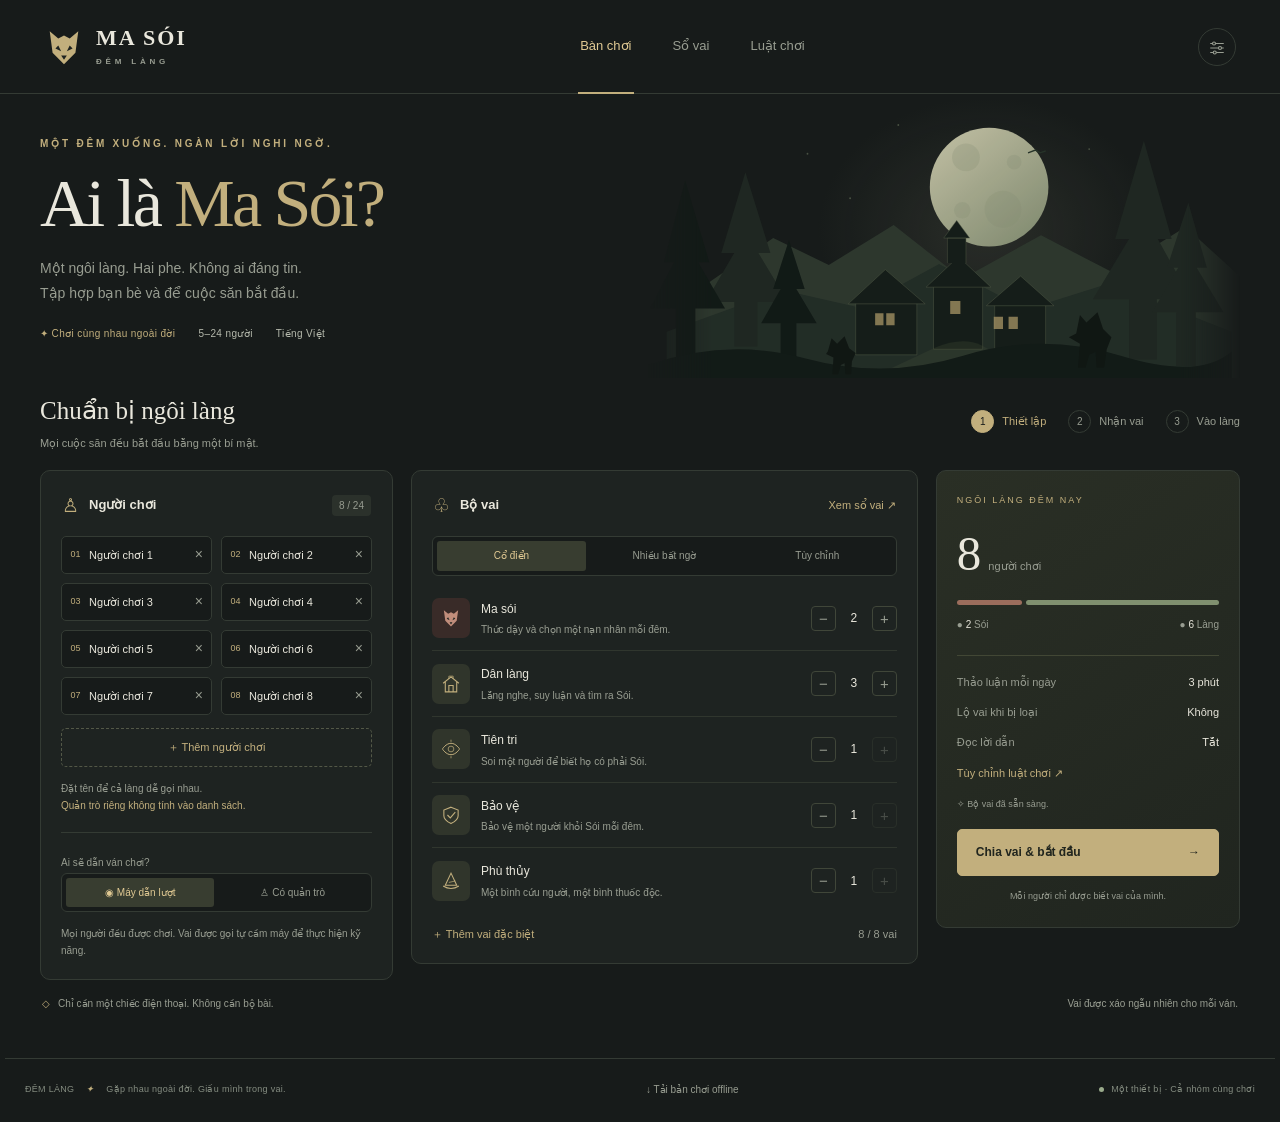
==== Ma-Soi-Dem-Lang-Offline.html @ cbae47f5 "Add files via upload" ====
<!doctype html>
<html lang="vi" data-standalone="true"><head><meta charset="utf-8"><meta name="viewport" content="width=device-width, initial-scale=1"><meta name="theme-color" content="#171b1a"><meta name="description" content="Một ngôi làng. Hai phe. Không ai đáng tin. Chơi ma sói cùng bạn bè trên một thiết bị, hoàn toàn bằng tiếng Việt."><title>Ma Sói — Đêm Làng</title><style>:root{--bg:#171b1a;--panel:#1e2321;--raised:#252b27;--line:#343b34;--muted:#989d91;--text:#e9e7dc;--gold:#c2af7d;--gold2:#e0c993;--red:#b5786d;--green:#9aab8c;--serif:Georgia,'Times New Roman',serif}*{box-sizing:border-box}body{margin:0;background:var(--bg);color:var(--text);font-family:Arial,Helvetica,sans-serif;font-size:14px;line-height:1.55}button,input,select,textarea{font:inherit}button,a,input,select,textarea{-webkit-tap-highlight-color:transparent}button{cursor:pointer;color:inherit}button:disabled{cursor:not-allowed;opacity:.35}button{transition:background .18s,border-color .18s,transform .18s}button:hover:not(:disabled){filter:brightness(1.12)}button:active:not(:disabled){transform:translateY(1px)}button:focus-visible,a:focus-visible{outline:2px solid var(--gold);outline-offset:4px}a{color:inherit;text-decoration:none}.topbar{height:94px;max-width:1360px;margin:auto;padding:0 44px;display:flex;align-items:center;justify-content:space-between;border-bottom:1px solid var(--line)}.brand{display:flex;gap:12px;align-items:center;font-family:var(--serif);font-weight:bold;font-size:22px;letter-spacing:2px;line-height:1.1}.brand small{display:block;font-family:Arial;font-size:8px;letter-spacing:3.8px;color:var(--muted);margin-top:8px}.brand-mark{display:block;width:40px;height:46px;color:var(--gold)}svg{width:100%;height:100%}nav{height:100%;display:flex;gap:37px}.nav{position:relative;border:0;background:none;color:var(--muted);padding:0 2px;font-size:13px}.nav.active{color:var(--gold2)}.nav.active:after{content:'';height:2px;background:var(--gold);position:absolute;bottom:-1px;left:0;right:0}.icon-btn{background:transparent;border:1px solid var(--line);border-radius:50%;width:38px;height:38px;font-size:20px;color:var(--muted)}main{max-width:1260px;margin:auto;padding:0 30px;min-height:calc(100vh - 181px)}.hero{display:grid;grid-template-columns:1fr 1fr;align-items:center;min-height:290px;position:relative;overflow:hidden}.eyebrow{font-size:10px;letter-spacing:2.8px;color:var(--gold);font-weight:bold;text-transform:uppercase}.hero h1{font-family:var(--serif);font-size:68px;line-height:1.05;font-weight:normal;letter-spacing:-2.8px;margin:16px 0 17px}.hero h1 em{font-style:normal;color:var(--gold)}.hero p{color:var(--muted);max-width:420px;margin:0;font-size:14px;line-height:1.8}.hero-art{height:278px;width:100%;position:relative;opacity:.9;mask-image:linear-gradient(90deg,transparent,#000 12%,#000 90%,transparent)}.hero-tags{display:flex;gap:23px;margin-top:20px;font-size:10px;letter-spacing:.4px;color:#b5b9ac}.hero-tags span:first-child{color:var(--gold)}.workspace-head{display:flex;align-items:center;justify-content:space-between;margin:8px 0 18px}.workspace-head h2{font-family:var(--serif);font-weight:normal;font-size:25px;margin:0}.workspace-head p{color:var(--muted);font-size:11px;margin:4px 0 0}.steps{display:flex;gap:22px;font-size:11px;color:var(--muted)}.steps span{display:flex;align-items:center;gap:8px}.steps b{border:1px solid var(--line);border-radius:50%;width:23px;height:23px;display:grid;place-items:center;font-weight:normal;font-size:10px}.steps .active{color:var(--gold)}.steps .active b{background:var(--gold);color:var(--bg);border-color:var(--gold)}.setup-grid{display:grid;grid-template-columns:minmax(260px, .94fr) minmax(340px,1.35fr) minmax(235px,.81fr);gap:18px;align-items:start}.panel{background:var(--panel);border:1px solid var(--line);border-radius:10px;overflow:hidden}.panel-head{padding:20px 21px 16px;display:flex;align-items:center;justify-content:space-between;gap:8px}.panel-title{display:flex;align-items:center;gap:10px}.panel-title h3{font-size:13px;font-weight:600;margin:0}.panel-title .symbol{color:var(--gold);font-size:19px}.count-badge{color:var(--muted);font-size:10px;background:#2b312b;border-radius:4px;padding:3px 7px}.subtle{color:var(--muted);font-size:11px}.panel-body{padding:0 20px 20px}.players-list{display:grid;grid-template-columns:1fr 1fr;gap:9px}.player-input{display:flex;align-items:center;background:var(--bg);border:1px solid var(--line);border-radius:5px;min-width:0;height:38px}.player-input span{font-size:9px;color:var(--gold);width:27px;text-align:center;flex-shrink:0}.player-input input{background:transparent;border:0;color:var(--text);width:100%;min-width:0;padding:8px 0;font-size:11px;outline:none}.player-input:focus-within{border-color:var(--gold)}.player-input button{border:0;background:transparent;color:var(--muted);padding:5px 8px 5px 3px;font-size:14px}.add-btn{width:100%;border:1px dashed #535847;background:transparent;border-radius:5px;color:var(--gold);padding:10px;margin:13px 0 0;font-size:11px}.hint{font-size:10px;color:var(--muted);margin:13px 0 0;line-height:1.7}.hint .gold{color:var(--gold)}.panel-rule{border:0;border-top:1px solid var(--line);margin:18px 0}.segmented{display:flex;background:var(--bg);border:1px solid var(--line);border-radius:6px;padding:4px;gap:4px}.segmented button{flex:1;border:0;background:transparent;color:var(--muted);padding:7px 6px;border-radius:3px;font-size:10px}.segmented button.selected{background:#383d30;color:var(--gold2)}.role-list{margin-top:10px}.role-row{display:flex;align-items:center;gap:11px;padding:12px 0;border-bottom:1px solid #30362e}.role-row:last-child{border-bottom:0}.role-symbol{width:38px;height:40px;padding:9px;border-radius:7px;background:#30352b;color:var(--gold);flex-shrink:0}.role-row.wolf .role-symbol{background:#392b28;color:#c08d7b}.role-info{flex:1}.role-info b{font-weight:500;font-size:12px}.role-info p{margin:2px 0 0;color:var(--muted);font-size:10px}.stepper{display:flex;align-items:center;gap:12px}.stepper button{width:25px;height:25px;border:1px solid #404639;border-radius:4px;background:transparent;color:var(--muted);font-size:15px;line-height:1}.stepper span{width:12px;text-align:center;font-size:12px}.text-btn{padding:0;border:0;background:none;color:var(--gold);font-size:11px}.more-roles{padding-top:13px;display:flex;justify-content:space-between}.summary{padding:23px 20px;background:linear-gradient(145deg,#2a2f25,#20251f)}.summary-label{font-size:9px;letter-spacing:2px;color:var(--gold)}.summary-number{font-family:var(--serif);font-size:49px;line-height:1;margin:21px 0 6px}.summary-number small{font-family:Arial;font-size:11px;color:var(--muted);margin-left:7px}.balance{height:5px;display:flex;gap:4px;margin:22px 0 12px}.balance span{border-radius:4px;height:100%}.balance-key{display:flex;justify-content:space-between;color:var(--muted);font-size:10px}.balance-key b{color:var(--text);font-weight:normal}.summary-rule{border:0;border-top:1px solid #424735;margin:23px 0 17px}.setting-line{display:flex;justify-content:space-between;margin:11px 0;font-size:11px;color:var(--muted)}.setting-line b{color:var(--text);font-weight:normal}.primary{background:var(--gold);border:1px solid var(--gold);border-radius:5px;color:#20251e;padding:13px 18px;font-size:12px;font-weight:bold}.start{width:100%;margin-top:17px;display:flex;justify-content:space-between}.summary .hint{text-align:center;font-size:9px}.error{color:#e2a391;font-size:11px}.intro-note{padding:16px 2px 26px;font-size:10px;color:var(--muted);display:flex;justify-content:space-between}.intro-note span:first-child:before{content:'◇';color:var(--gold);margin-right:8px}footer{max-width:1270px;margin:20px auto 0;border-top:1px solid var(--line);padding:22px 20px 24px;display:flex;align-items:center;justify-content:space-between;color:#858d81;font-size:9px;letter-spacing:.3px}footer i{color:var(--gold);margin:0 9px}footer button{background:transparent;border:0;color:var(--muted);font-size:10px}.dot{display:inline-block;background:var(--green);width:5px;height:5px;border-radius:50%;margin-right:5px}dialog{color:var(--text);background:var(--panel);border:1px solid #4e5545;border-radius:12px;max-width:530px;width:calc(100% - 32px);padding:28px}dialog::backdrop{background:#090c0bce;backdrop-filter:blur(7px)}.dialog-head{display:flex;justify-content:space-between;gap:15px;align-items:center;margin-bottom:20px}.dialog-head h2{font-family:var(--serif);font-size:25px;font-weight:normal;margin:0}.close{background:none;border:0;color:var(--muted);font-size:24px}.field{display:block;margin-bottom:19px}.field>span{display:block;margin-bottom:8px;font-size:12px}.field select,.field input[type=number],textarea{width:100%;background:var(--bg);color:var(--text);border:1px solid var(--line);padding:11px;border-radius:5px;outline:none}.field small{display:block;color:var(--muted);font-size:10px;margin-top:6px}.check{display:flex;gap:10px;align-items:start;margin:17px 0;font-size:12px}.check input{accent-color:var(--gold);margin-top:5px}.check small{display:block;color:var(--muted);font-size:10px}#toast{position:fixed;bottom:28px;left:50%;transform:translateX(-50%);background:var(--gold);color:var(--bg);padding:12px 22px;border-radius:5px;font-size:12px;opacity:0;pointer-events:none;z-index:9;transition:opacity .2s}#toast.visible{opacity:1}.page-heading{padding:54px 0 26px}.page-heading h1{font-family:var(--serif);font-weight:normal;font-size:45px;margin:8px 0}.page-heading p{color:var(--muted);max-width:650px}.library{display:grid;grid-template-columns:repeat(4,1fr);gap:16px;padding-bottom:30px}.role-card{padding:24px;background:var(--panel);border:1px solid var(--line);border-radius:8px}.role-card .role-symbol{width:54px;height:60px;padding:13px;margin-bottom:22px}.role-card h2{font-family:var(--serif);font-size:24px;font-weight:normal;margin:6px 0}.role-card p{font-size:12px;color:var(--muted);line-height:1.8}.faction{font-size:9px;text-transform:uppercase;letter-spacing:1.5px;color:var(--gold)}.rules-grid{display:grid;grid-template-columns:1.4fr 1fr;gap:25px;padding-bottom:40px}.rules-grid article{padding:24px;border:1px solid var(--line);background:var(--panel);border-radius:8px}.rules-grid h2{font-family:var(--serif);font-weight:normal;font-size:24px;margin-top:0}.rules-grid li{margin:13px 0;padding-left:5px;color:var(--muted);font-size:13px}.rules-grid strong{color:var(--text)}.game-wrap{max-width:800px;margin:0 auto;padding:35px 0 50px}.game-top{display:flex;justify-content:space-between;align-items:center;margin-bottom:28px}.game-top p{font-size:10px;letter-spacing:1.3px;color:var(--gold);margin:0}.game-stage{padding:35px;background:var(--panel);border:1px solid var(--line);border-radius:13px;text-align:center}.game-stage h1{font-family:var(--serif);font-size:38px;font-weight:normal;margin:12px 0}.game-stage p{color:var(--muted);font-size:13px;max-width:510px;margin:14px auto 23px;line-height:1.9}.game-stage .large-symbol{width:80px;height:90px;display:block;color:var(--gold);margin:20px auto}.role-reveal{border:1px solid #5e6145;border-radius:10px;margin:24px auto;padding:25px;max-width:350px;background:radial-gradient(ellipse at top,#384130,transparent 80%)}.role-reveal h2{font-family:var(--serif);font-size:36px;font-weight:normal;margin:12px 0}.secondary{background:transparent;color:var(--text);border:1px solid #4a5143;border-radius:5px;padding:12px 18px;font-size:12px}.actions{display:flex;flex-wrap:wrap;justify-content:center;gap:12px;margin-top:25px}.player-grid{display:grid;grid-template-columns:repeat(3,1fr);gap:9px;margin:23px 0}.target{background:var(--bg);border:1px solid var(--line);border-radius:6px;padding:14px 9px;text-align:left;display:flex;gap:10px;align-items:center;font-size:12px;overflow:hidden}.target span{overflow-wrap:anywhere}.avatar{width:25px;height:25px;border-radius:50%;background:#32392d;color:var(--gold);display:grid;place-items:center;font-size:10px;flex-shrink:0}.target.chosen{border-color:var(--gold);background:#363b2c}.target.dead{opacity:.55}.target small{display:block;color:var(--muted);font-size:10px}.progress{height:3px;background:var(--line);margin-top:27px;border-radius:4px}.progress>div{height:100%;background:var(--gold);border-radius:4px}.timer{font-size:76px;font-family:var(--serif);color:var(--gold);line-height:1.3;font-variant-numeric:tabular-nums}.alive-strip{display:flex;gap:8px;flex-wrap:wrap;justify-content:center;margin:20px 0}.alive-strip span{font-size:11px;color:var(--muted);border:1px solid var(--line);border-radius:30px;padding:5px 12px}.vote-row{display:flex;gap:14px;align-items:center;border-bottom:1px solid var(--line);padding:12px 0;text-align:left}.vote-row .name{flex:1}.vote-row .stepper{gap:20px}.vote-row .stepper button{width:33px;height:33px}.results-list{text-align:left;display:grid;grid-template-columns:1fr 1fr;gap:10px}.results-list>div{padding:12px 14px;background:var(--bg);border-radius:5px;display:flex;align-items:center;gap:12px}.results-list b{font-weight:normal;font-size:12px}.results-list small{display:block;color:var(--muted);font-size:10px}.log{text-align:left;margin-top:25px;border-top:1px solid var(--line);padding-top:20px}.log li{font-size:12px;color:var(--muted);padding:5px}.resume{display:flex;justify-content:space-between;align-items:center;padding:15px 20px;background:#30372a;border:1px solid #596144;border-radius:7px;margin:15px 0 20px;gap:15px}.resume p{font-size:12px;margin:0;color:var(--text)}.resume small{font-size:10px;color:var(--muted)}.mode-label{font-size:10px;color:var(--muted);margin:15px 0 7px}.reduced{font-size:11px;color:var(--muted)}details{margin:20px 0;text-align:left}summary{cursor:pointer;color:var(--gold);font-size:12px}.empty{font-size:13px;padding:30px;color:var(--muted)}
@media(min-width:1450px){.topbar{max-width:1380px}.hero{min-height:330px}.hero-art{height:310px}.hero h1{font-size:79px}.panel-head{padding-top:23px}.role-row{padding:15px 0}main{max-width:1300px}}
@media(max-width:1050px){.setup-grid{grid-template-columns:1fr 1.3fr}.setup-grid>aside{grid-column:1/-1}.summary{display:grid;grid-template-columns:1fr 1fr;gap:0 40px}.summary>div:last-child{align-self:center}.summary-rule{margin-top:10px}.hero h1{font-size:59px}.hero-tags{gap:16px}.library{grid-template-columns:repeat(2,1fr)}footer{gap:14px}.steps{gap:12px}}
@media(max-width:650px){.topbar{padding:0 20px;height:78px}.brand{font-size:18px;gap:8px}.brand small{font-size:7px;letter-spacing:2.5px}.brand-mark{width:30px;height:37px}nav{gap:20px}.nav{font-size:11px}.icon-btn{width:30px;height:30px;font-size:17px}main{padding:0 19px}.hero{min-height:310px;display:block;padding-top:33px}.hero h1{font-size:58px;margin:14px 0}.hero p{font-size:12px;max-width:270px}.hero-art{position:absolute;right:-120px;bottom:-5px;width:350px;height:250px;z-index:-1;opacity:.4;mask-image:linear-gradient(90deg,transparent,#000 35%)}.eyebrow{font-size:8px;letter-spacing:2px}.hero-tags{font-size:9px;gap:15px;margin-top:20px}.workspace-head{margin:7px 0 17px}.workspace-head h2{font-size:24px}.steps{gap:8px}.steps span{font-size:0;gap:0}.steps b{font-size:9px;width:21px;height:21px}.setup-grid{grid-template-columns:1fr;gap:15px}.setup-grid>aside{grid-column:auto}.panel-head{padding:18px 19px 14px}.panel-body{padding:0 18px 18px}.player-input{height:41px}.player-input input{font-size:12px}.role-row{padding:12px 0}.role-info b{font-size:13px}.role-info p{font-size:11px}.summary{display:block;padding:23px}.summary-number{margin-top:17px}.summary .balance{margin-top:17px}.summary-rule{margin-top:22px}.start{padding:15px;font-size:13px}.intro-note{display:block;padding-bottom:8px}.intro-note span{display:block;margin:8px 0}footer{margin:20px 19px 0;padding:20px 0 25px;flex-wrap:wrap;font-size:8px}footer span:first-child{width:100%}.library{gap:10px}.role-card{padding:17px}.role-card h2{font-size:22px}.role-card p{font-size:11px}.page-heading{padding-top:30px}.page-heading h1{font-size:37px}.rules-grid{grid-template-columns:1fr;gap:15px}.game-wrap{padding-top:24px}.game-stage{padding:26px 18px}.game-stage h1{font-size:31px}.game-stage p{font-size:12px}.player-grid{grid-template-columns:1fr 1fr}.target{font-size:11px;padding:12px 8px}.results-list{grid-template-columns:1fr}.timer{font-size:65px}.game-top{margin-bottom:17px}.game-top p{font-size:9px}.resume{padding:12px}.resume p{font-size:11px}.resume button{padding:9px 11px;font-size:10px}}
@media(prefers-reduced-motion:reduce){*{transition:none!important;scroll-behavior:auto!important}}

.icon-btn{font-family:Arial,sans-serif;font-variant-emoji:text}.hero{isolation:isolate}.setting-line,.role-info p,.hint{line-height:1.7}
@media(max-width:650px){.stepper button{width:33px;height:33px}.role-row{gap:9px}.stepper{gap:8px}.hero-art{z-index:-1}}
.icon-btn svg{width:18px;height:18px;vertical-align:middle}
</style></head><body><header class="topbar"><a href="#" class="brand" aria-label="Ma Sói, trang chủ"><span class="brand-mark" data-icon="wolf"></span><span>MA SÓI<small>ĐÊM LÀNG</small></span></a><nav aria-label="Điều hướng"><button class="nav active" data-page="play">Bàn chơi</button><button class="nav" data-page="roles">Sổ vai</button><button class="nav" data-page="rules">Luật chơi</button></nav><button class="icon-btn" id="settingsBtn" aria-label="Cài đặt" title="Cài đặt"><svg viewBox="0 0 24 24" fill="none" stroke="currentColor" stroke-width="1.5" aria-hidden="true"><path d="M3 6h18M3 12h18M3 18h18"/><circle cx="8" cy="6" r="2" fill="#171b1a"/><circle cx="16" cy="12" r="2" fill="#171b1a"/><circle cx="9" cy="18" r="2" fill="#171b1a"/></svg></button></header><main id="app"></main><footer><span>ĐÊM LÀNG <i>✦</i> Gặp nhau ngoài đời. Giấu mình trong vai.</span><button id="downloadBtn">↓ Tải bản chơi offline</button><span id="offlineStatus"><b class="dot"></b> Một thiết bị · Cả nhóm cùng chơi</span></footer><dialog id="modal"></dialog><div id="toast" role="status"></div><script>'use strict';
const ICONS={wolf:'<path d="M4 3 10 8 14 6 18 8 24 3 22 18 14 26 6 18Z"/><path d="m8 15 4 2-2-4m10 2-4 2 2-4m-6 7h4l-2 3Z" fill="var(--panel)" stroke="none"/>',villager:'<path d="m3 13 11-9 11 9M6 11v14h16V11M11 25v-9h6v9" fill="none" stroke="currentColor" stroke-width="1.5"/><path d="M11 7V3h6v4" fill="none" stroke="currentColor"/>',seer:'<path d="M2 14s5-8 12-8 12 8 12 8-5 8-12 8S2 14 2 14Z" fill="none" stroke="currentColor" stroke-width="1.4"/><circle cx="14" cy="14" r="4" fill="none" stroke="currentColor"/><path d="M14 1v3m0 20v3" stroke="currentColor"/>',guard:'<path d="m14 3 10 4v8c0 6-10 11-10 11S4 21 4 15V7Z" fill="none" stroke="currentColor" stroke-width="1.5"/><path d="m9 14 4 4 7-8" fill="none" stroke="currentColor" stroke-width="1.5"/>',witch:'<path d="m14 3 8 17H6Z M3 21q11 7 22 0" fill="none" stroke="currentColor" stroke-width="1.5"/><path d="m11 16 9-2" stroke="currentColor"/>',hunter:'<circle cx="14" cy="14" r="8" fill="none" stroke="currentColor" stroke-width="1.5"/><path d="M14 1v9m0 8v9M1 14h9m8 0h9m-9-5-9 10" stroke="currentColor" stroke-width="1.5"/>',cupid:'<path d="M14 23 4 13C-2 6 8 0 14 8 20 0 30 6 24 13Z" fill="none" stroke="currentColor" stroke-width="1.5"/><path d="M2 25 26 1m-6 0h6v6" stroke="currentColor" fill="none"/>',jester:'<path d="m5 15-2-9 8 4 3-8 4 8 7-4-2 9M7 15v4q7 13 14 0v-4Z" fill="none" stroke="currentColor" stroke-width="1.5"/><path d="M10 18h1m6 0h1m-7 4q3 2 6 0" stroke="currentColor" fill="none"/>',moon:'<path d="M23 20A11 11 0 0 1 9 4a11 11 0 1 0 14 16Z" fill="none" stroke="currentColor" stroke-width="1.4"/>',sun:'<circle cx="14" cy="14" r="6" fill="none" stroke="currentColor" stroke-width="1.4"/><path d="M14 1v4m0 18v4M1 14h4m18 0h4M5 5l3 3m12 12 3 3M5 23l3-3M20 8l3-3" stroke="currentColor"/>',lock:'<rect x="5" y="12" width="18" height="14" rx="3" fill="none" stroke="currentColor" stroke-width="1.3"/><path d="M9 12V7a5 5 0 0 1 10 0v5" fill="none" stroke="currentColor" stroke-width="1.3"/><circle cx="14" cy="18" r="2"/>'};
function icon(id){return '<svg viewBox="0 0 28 28" aria-hidden="true" fill="currentColor">'+(ICONS[id]||ICONS.moon)+'</svg>'}
const ROLES={
 wolf:{name:'Ma sói',team:'Phe Sói',short:'Thức dậy và chọn một nạn nhân mỗi đêm.',desc:'Mỗi đêm, các Ma sói cùng chọn một người để tấn công. Thắng khi số Sói còn sống bằng hoặc nhiều hơn những người còn lại.'},
 villager:{name:'Dân làng',team:'Phe Làng',short:'Lắng nghe, suy luận và tìm ra Sói.',desc:'Không có kỹ năng ban đêm. Dùng lý lẽ, quan sát và lá phiếu ban ngày để tìm ra Ma sói. Thắng cùng phe Làng khi không còn Sói.'},
 seer:{name:'Tiên tri',team:'Phe Làng',short:'Soi một người để biết họ có phải Sói.',desc:'Mỗi đêm chọn một người khác còn sống. Máy cho biết người đó có phải Ma sói hay không. Chỉ Tiên tri được xem kết quả.'},
 guard:{name:'Bảo vệ',team:'Phe Làng',short:'Bảo vệ một người khỏi Sói mỗi đêm.',desc:'Mỗi đêm bảo vệ một người, có thể là bản thân. Không được bảo vệ cùng một người hai đêm liên tiếp. Không chặn được thuốc độc hay phát súng.'},
 witch:{name:'Phù thủy',team:'Phe Làng',short:'Một bình cứu người, một bình thuốc độc.',desc:'Có một bình cứu và một bình độc cho cả ván. Được biết mục tiêu của Sói, có thể tự cứu, dùng cả hai bình cùng đêm. Bình cứu chỉ chặn Sói; độc bỏ qua Bảo vệ.'},
 hunter:{name:'Thợ săn',team:'Phe Làng',short:'Khi bị loại, kéo theo một người khác.',desc:'Khi bị loại vì bất cứ lý do nào, được bắn một người còn sống hoặc bỏ qua. Phát súng diễn ra trước khi xét thắng thua.'},
 cupid:{name:'Cupid',team:'Phe Làng',short:'Đêm đầu ghép hai người thành đôi.',desc:'Chọn hai người khác nhau trong đêm đầu, có thể chọn mình. Một người bị loại thì người yêu cũng bị loại. Đôi khác phe chỉ thắng khi là hai người cuối cùng; đôi cùng phe thắng cùng phe đó.'},
 jester:{name:'Chán đời',team:'Phe riêng',short:'Thắng riêng nếu bị làng treo cổ.',desc:'Mục tiêu duy nhất: bị loại do bỏ phiếu ban ngày. Nếu đạt được, Chán đời thắng ngay và ván kết thúc. Bị Sói, thuốc độc hay súng loại thì không thắng.'}
};
const DEFAULT={players:Array.from({length:8},(_,i)=>'Người chơi '+(i+1)),roles:{wolf:2,villager:3,seer:1,guard:1,witch:1,hunter:0,cupid:0,jester:0},preset:'classic',settings:{mode:'auto',minutes:3,revealDeath:false,voice:false},game:null};
function readStore(){try{const v=JSON.parse(localStorage.getItem('demlang-v1'));if(v&&Array.isArray(v.players)&&v.players.length>=5&&v.players.length<=24)return {...DEFAULT,...v,settings:{...DEFAULT.settings,...v.settings}}}catch(e){}return structuredClone(DEFAULT)}
let state=readStore(),page='play',secret=false,selected=[],nightResult=null,expanded=false,timerInterval=null,timerEnd=0,timerLeft=0,timerRunning=false;
const app=document.getElementById('app'),modal=document.getElementById('modal');
const esc=s=>String(s).replace(/[&<>"']/g,c=>({'&':'&amp;','<':'&lt;','>':'&gt;','"':'&quot;',"'":'&#39;'}[c]));
function save(){try{localStorage.setItem('demlang-v1',JSON.stringify(state))}catch(e){toast('Không lưu được trên thiết bị. Hãy giữ trang mở trong ván.')}}
function toast(s){const el=document.getElementById('toast');el.textContent=s;el.classList.add('visible');clearTimeout(toast.timeout);toast.timeout=setTimeout(()=>el.classList.remove('visible'),3200)}
const alive=()=>state.game.players.filter(p=>p.alive);
const byId=id=>state.game.players.find(p=>p.id===id);
function totalRoles(){return Object.values(state.roles).reduce((a,b)=>a+b,0)}
function applyPreset(id){const n=state.players.length,w=Math.max(1,Math.floor(n/4));let r={wolf:w,villager:0,seer:1,guard:n>=7?1:0,witch:n>=8?1:0,hunter:0,cupid:0,jester:0};if(id==='special'){if(n>=7)r.hunter=1;if(n>=9)r.cupid=1;if(n>=11)r.jester=1}r.villager=n-Object.values(r).reduce((a,b)=>a+b,0);state.roles=r;state.preset=id;save()}
function art(){return `<svg viewBox="0 0 630 300" xmlns="http://www.w3.org/2000/svg" aria-label="Ngôi làng yên tĩnh dưới trăng, những bóng sói ẩn trong rừng" role="img"><defs><radialGradient id="glow"><stop stop-color="#b9b395" stop-opacity=".13"/><stop offset="1" stop-color="#a3ab87" stop-opacity="0"/></radialGradient><linearGradient id="moon" x2=".8" y2="1"><stop stop-color="#d5d2b3"/><stop offset="1" stop-color="#8f997c"/></linearGradient></defs><ellipse cx="365" cy="140" rx="190" ry="150" fill="url(#glow)"/><circle cx="368" cy="94" r="64" fill="url(#moon)"/><g fill="#90997d" opacity=".25"><circle cx="343" cy="62" r="15"/><circle cx="383" cy="118" r="20"/><circle cx="395" cy="67" r="8"/><circle cx="339" cy="119" r="9"/></g><g fill="#66705a" opacity=".7"><circle cx="172" cy="58" r="1"/><circle cx="270" cy="27" r="1"/><circle cx="476" cy="53" r="1"/><circle cx="525" cy="104" r="1"/><circle cx="218" cy="106" r="1"/></g><path d="m35 218 100-69 60 29 70-43 74 58 85-47 77 40 79-49 89 81v82H35" fill="#303b30"/><path d="m20 250 125-45 83 19 86-47 94 49 89-28 133 52v50H20" fill="#242f28"/><g fill="#202923"><path d="m105 78-26 87h14l-31 53h31v48h25v-48h33l-32-53h13Z"/><path d="m535 44-31 106h15l-39 65h39v65h30v-65h37l-36-65h15Z"/><path d="m583 111-23 70h12l-28 48h26v58h21v-58h30l-29-48h11Z"/></g><g fill="#111a16"><path d="m40 87-23 88h11L2 225h28v70h21v-70h32l-29-50h12Z"/><path d="m152 151-17 53h8l-21 37h21v49h17v-49h22l-22-37h9Z"/></g><g fill="#151e19" stroke="#59624c" stroke-width=".5"><path d="M224 219h66v56h-66Z"/><path d="m216 220 40-37 43 37Z"/><path d="M308 201h53v68h-53Z"/><path d="m300 202 35-33 35 33Z"/><path d="M374 221h55v54h-55Z"/><path d="m365 222 37-32 36 32Z"/><path d="M323 176v-27h20v27m-24-27 14-19 14 19Z"/></g><g fill="#b9a36f" opacity=".75"><path d="M245 230h9v13h-9m12-13h9v13h-9M326 217h11v14h-11m47 3h10v13h-10m16-13h10v13h-10"/></g><path d="M310 267q30-12 50-2l66 35H240Z" fill="#46513b" opacity=".3"/><path d="M0 286q85-30 170-7t170-3 170 0 120-5v29H0Z" fill="#121b17"/><g fill="#101713"><path d="m462 252 4-20 7 8 12-11 6 18 9 9-5 13-3 20h-8l-1-17-7 3-4 14h-8l2-26-12-7Z"/><path d="m194 271 4-14 6 6 8-8 5 13 7 5-4 9-1 14h-6l-1-12-4 2-3 10h-6l1-18-8-4Z"/></g><path d="m410 57 8-3 5 3 6-2" fill="none" stroke="#28362b" stroke-width="1.5"/></svg>`}
function setup(){const n=state.players.length,t=totalRoles(),wolf=state.roles.wolf;return `<section class="hero"><div><div class="eyebrow">Một đêm xuống. Ngàn lời nghi ngờ.</div><h1>Ai là <em>Ma Sói?</em></h1><p>Một ngôi làng. Hai phe. Không ai đáng tin.<br>Tập hợp bạn bè và để cuộc săn bắt đầu.</p><div class="hero-tags"><span>✦ Chơi cùng nhau ngoài đời</span><span>5–24 người</span><span>Tiếng Việt</span></div></div><div class="hero-art">${art()}</div></section>${state.game?`<div class="resume"><div><p>Ngôi làng của bạn vẫn đang chờ.</p><small>Ván đã lưu · ${state.game.players.length} người · ${state.game.stage==='over'?'Đã kết thúc':'Ngày '+state.game.round}</small></div><button class="primary" data-action="resume">${state.game.stage==='over'?'Xem kết quả':'Tiếp tục ván'} →</button></div>`:''}<div class="workspace-head"><div><h2>Chuẩn bị ngôi làng</h2><p>Mọi cuộc săn đều bắt đầu bằng một bí mật.</p></div><div class="steps"><span class="active"><b>1</b> Thiết lập</span><span><b>2</b> Nhận vai</span><span><b>3</b> Vào làng</span></div></div><section class="setup-grid"><div class="panel"><div class="panel-head"><div class="panel-title"><span class="symbol">♙</span><h3>Người chơi</h3></div><span class="count-badge">${n} / 24</span></div><div class="panel-body"><div class="players-list">${state.players.map((p,i)=>`<div class="player-input"><span>${String(i+1).padStart(2,'0')}</span><input aria-label="Tên người chơi ${i+1}" data-name="${i}" value="${esc(p)}" maxlength="28"><button data-action="remove" data-index="${i}" aria-label="Xóa người chơi ${i+1}" ${n<=5?'disabled':''}>×</button></div>`).join('')}</div><button class="add-btn" data-action="add" ${n>=24?'disabled':''}>＋ Thêm người chơi</button><p class="hint">Đặt tên để cả làng dễ gọi nhau.<br><span class="gold">Quản trò riêng không tính vào danh sách.</span></p><hr class="panel-rule"><label class="mode-label" for="mode">Ai sẽ dẫn ván chơi?</label><div class="segmented"><button data-action="mode" data-value="auto" class="${state.settings.mode==='auto'?'selected':''}">◉ Máy dẫn lượt</button><button data-action="mode" data-value="moderator" class="${state.settings.mode==='moderator'?'selected':''}">♙ Có quản trò</button></div><p class="hint">${state.settings.mode==='auto'?'Mọi người đều được chơi. Vai được gọi tự cầm máy để thực hiện kỹ năng.':'Một người ngoài danh sách giữ máy, xem vai và điều khiển ván.'}</p></div></div><div class="panel"><div class="panel-head"><div class="panel-title"><span class="symbol">♧</span><h3>Bộ vai</h3></div><button class="text-btn" data-page="roles">Xem sổ vai ↗</button></div><div class="panel-body"><div class="segmented"><button data-action="preset" data-value="classic" class="${state.preset==='classic'?'selected':''}">Cổ điển</button><button data-action="preset" data-value="special" class="${state.preset==='special'?'selected':''}">Nhiều bất ngờ</button><button data-action="preset" data-value="custom" class="${state.preset==='custom'?'selected':''}">Tùy chỉnh</button></div><div class="role-list">${Object.entries(ROLES).filter(([k])=>expanded||['wolf','villager','seer','guard','witch'].includes(k)||state.roles[k]>0).map(([k,r])=>`<div class="role-row ${k}"><div class="role-symbol">${icon(k)}</div><div class="role-info"><b>${r.name}</b><p>${r.short}</p></div><div class="stepper"><button data-action="role" data-role="${k}" data-delta="-1" aria-label="Giảm ${r.name}" ${state.roles[k]<=0?'disabled':''}>−</button><span>${state.roles[k]}</span><button data-action="role" data-role="${k}" data-delta="1" aria-label="Thêm ${r.name}" ${state.roles[k]>=(['wolf','villager'].includes(k)?24:1)?'disabled':''}>+</button></div></div>`).join('')}</div><div class="more-roles"><button class="text-btn" data-action="expand">${expanded?'− Thu gọn':'＋ Thêm vai đặc biệt'}</button><span class="subtle">${t} / ${n} vai</span></div></div></div><aside class="panel summary"><div><div class="summary-label">NGÔI LÀNG ĐÊM NAY</div><div class="summary-number">${n}<small>người chơi</small></div><div class="balance"><span style="width:${Math.max(1,wolf)/Math.max(1,t)*100}%;background:#9b6d5c"></span><span style="flex:1;background:#80906f"></span>${state.roles.jester?'<span style="width:10%;background:#b3a273"></span>':''}</div><div class="balance-key"><span>● <b>${wolf}</b> Sói</span><span>● <b>${t-wolf-state.roles.jester}</b> Làng${state.roles.jester?' · 1 riêng':''}</span></div><hr class="summary-rule"><div class="setting-line"><span>Thảo luận mỗi ngày</span><b>${state.settings.minutes} phút</b></div><div class="setting-line"><span>Lộ vai khi bị loại</span><b>${state.settings.revealDeath?'Có':'Không'}</b></div><div class="setting-line"><span>Đọc lời dẫn</span><b>${state.settings.voice?'Bật':'Tắt'}</b></div><button class="text-btn" data-action="settings">Tùy chỉnh luật chơi ↗</button></div><div>${t!==n?`<p class="error">Cần đúng ${n} vai. Hiện ${t>n?'thừa':'thiếu'} ${Math.abs(t-n)} vai.</p>`:wolf<1?'<p class="error">Ngôi làng cần ít nhất 1 Ma sói.</p>':wolf>=n/2?'<p class="error">Số Sói phải ít hơn một nửa số người.</p>':'<p class="hint" style="text-align:left">✧ Bộ vai đã sẵn sàng.</p>'}<button class="primary start" data-action="start" ${t!==n||wolf<1||wolf>=n/2?'disabled':''}><span>Chia vai & bắt đầu</span><span>→</span></button><p class="hint">Mỗi người chỉ được biết vai của mình.</p></div></aside></section><div class="intro-note"><span>Chỉ cần một chiếc điện thoại. Không cần bộ bài.</span><span>Vai được xáo ngẫu nhiên cho mỗi ván.</span></div>`}
function library(){return `<div class="page-heading"><div class="eyebrow">Hiểu vai. Giấu mặt.</div><h1>Sổ vai của ngôi làng</h1><p>8 vai, 3 phe và vô số cách để nghi ngờ nhau. Đây là luật riêng được áp dụng trong Đêm Làng.</p></div><section class="library">${Object.entries(ROLES).map(([k,r])=>`<article class="role-card"><div class="role-symbol">${icon(k)}</div><div class="faction">${r.team}</div><h2>${r.name}</h2><p>${r.desc}</p></article>`).join('')}</section><button class="secondary" data-page="play">← Về bàn chơi</button>`}
function rules(){return `<div class="page-heading"><div class="eyebrow">Bạn bè ngoài đời. Đối thủ trong làng.</div><h1>Luật của màn đêm</h1><p>Chơi trực tiếp cùng 5–24 người trên một thiết bị. Bản này lấy cảm hứng từ cách chia vai chuyền máy của Wolvesville Classic, với giao diện và luật được xây dựng riêng.</p></div><section class="rules-grid"><article><h2>Một ván chơi diễn ra thế nào?</h2><ol><li><strong>Chuẩn bị:</strong> nhập tên người chơi, chọn bộ vai. Quản trò riêng không tham gia nhận vai.</li><li><strong>Nhận vai:</strong> chuyền máy theo tên. Chỉ mở vai khi đã cầm máy một mình; ẩn vai trước khi đưa cho người tiếp theo.</li><li><strong>Đêm:</strong> mọi người nhắm mắt. Chỉ vai được gọi mở mắt và cầm máy. Lần lượt: Cupid (đêm đầu), đôi tình nhân (đêm đầu), Bảo vệ, Sói, Tiên tri, Phù thủy. Không đọc tên hay kết quả kỹ năng ra tiếng.</li><li><strong>Bình minh:</strong> máy xử lý các hành động và công bố người bị loại. Thợ săn bắn ngay khi bị loại.</li><li><strong>Ban ngày:</strong> thảo luận, biện hộ rồi giơ tay bỏ phiếu. Nhập số phiếu vào máy; mỗi người còn sống có tối đa một phiếu. Hòa phiếu hoặc tất cả bỏ qua thì không treo ai.</li><li><strong>Lặp lại:</strong> đêm và ngày tiếp diễn cho đến khi một phe thắng. Cuối ván mới mở toàn bộ vai.</li></ol></article><article><h2>Điều kiện thắng</h2><p class="reduced"><strong>Phe Làng:</strong> không còn Sói sống.<br><br><strong>Phe Sói:</strong> số Sói sống bằng hoặc nhiều hơn những người còn lại.<br><br><strong>Chán đời:</strong> thắng ngay nếu bị treo cổ ban ngày.<br><br><strong>Đôi tình nhân khác phe:</strong> nếu cả hai còn sống, họ ngăn kết thúc theo phe thông thường và chỉ thắng khi là hai người cuối cùng. Nếu một người chết, người kia chết theo.</p><hr class="panel-rule"><h2>Chơi kín & chơi offline</h2><p class="reduced">Giữ màn hình khỏi tầm nhìn người khác. Khi đổi ứng dụng hoặc tải lại trang, vai bí mật sẽ được che. Không mở công cụ trình duyệt trên máy chơi vì dữ liệu ván được lưu tại thiết bị.<br><br>Tải bản HTML qua nút cuối trang và mở file đó bằng trình duyệt để chơi hoàn toàn không cần mạng. Trang web cũng lưu bộ nhớ đệm khi trình duyệt cho phép; bản HTML là cách chắc chắn hơn.<br><br>Giọng đọc phụ thuộc tiếng Việt trên thiết bị và có thể cần mạng. Lời dẫn dạng chữ luôn dùng được offline.</p><a class="text-btn" href="https://play.google.com/store/apps/details?id=org.faudroids.werewolf" target="_blank" rel="noopener noreferrer">Trò chơi tham khảo ↗</a></article></section>`}
function render(){document.querySelectorAll('.nav').forEach(el=>el.classList.toggle('active',el.dataset.page===page||page==='game'&&el.dataset.page==='play'));app.innerHTML=page==='play'?setup():page==='roles'?library():page==='rules'?rules():gameView();document.querySelectorAll('[data-icon]').forEach(el=>el.innerHTML=icon(el.dataset.icon));}
function settings(){modal.innerHTML=`<div class="dialog-head"><h2>Luật của ngôi làng</h2><button class="close" data-action="close" aria-label="Đóng">×</button></div><form id="settingsForm"><label class="field"><span>Người dẫn ván</span><select name="mode"><option value="auto" ${state.settings.mode==='auto'?'selected':''}>Máy dẫn lượt — ai cũng được chơi</option><option value="moderator" ${state.settings.mode==='moderator'?'selected':''}>Có quản trò riêng</option></select><small>Áp dụng cho ván mới. Máy dẫn bằng chữ; có thể bật giọng đọc bên dưới.</small></label><label class="field"><span>Thảo luận mỗi ngày</span><select name="minutes">${[1,2,3,4,5,7,10].map(n=>`<option value="${n}" ${state.settings.minutes===n?'selected':''}>${n} phút</option>`).join('')}</select></label><label class="check"><input type="checkbox" name="revealDeath" ${state.settings.revealDeath?'checked':''}><span>Lộ vai khi bị loại<small>Mặc định tắt để giữ bí mật cho đến hết ván.</small></span></label><label class="check"><input type="checkbox" name="voice" ${state.settings.voice?'checked':''}><span>Đọc lời dẫn ban đêm<small>Chỉ đọc lời gọi chung. Giọng tiếng Việt phụ thuộc thiết bị; có thể cần mạng.</small></span></label><p class="hint">Bảo vệ không chọn cùng người hai đêm liên tiếp. Phù thủy được tự cứu. Hòa phiếu không treo ai. Sói thắng khi cân bằng quân số, trừ khi đôi tình nhân khác phe còn sống.</p><div class="actions"><button class="primary" type="submit">Lưu thiết lập</button></div></form>`;modal.showModal()}
function confirmBox(title,body,action,label='Xác nhận'){modal.innerHTML=`<div class="dialog-head"><h2>${title}</h2><button class="close" data-action="close" aria-label="Đóng">×</button></div><p class="reduced">${body}</p><div class="actions"><button class="secondary" data-action="close">Quay lại</button><button class="primary" data-action="${action}">${label}</button></div>`;modal.showModal()}
function shuffle(a){for(let i=a.length-1;i>0;i--){const limit=4294967296-(4294967296%(i+1));let x;do{x=crypto.getRandomValues(new Uint32Array(1))[0]}while(x>=limit);const j=x%(i+1);[a[i],a[j]]=[a[j],a[i]]}return a}
function newGame(){const names=state.players.map(x=>x.trim());if(names.some(x=>!x))return toast('Điền tên cho tất cả người chơi.');if(new Set(names.map(x=>x.toLocaleLowerCase('vi'))).size!==names.length)return toast('Mỗi người cần một tên khác nhau.');if(totalRoles()!==names.length||state.roles.wolf<1||state.roles.wolf>=names.length/2)return;const deck=shuffle(Object.entries(state.roles).flatMap(([k,n])=>Array(n).fill(k)));state.game={players:names.map((name,i)=>({id:i,name,role:deck[i],alive:true})),settings:{...state.settings},stage:'deal',dealIndex:0,round:1,queue:[],nightIndex:0,night:{},lovers:[],lastGuard:null,healUsed:false,poisonUsed:false,hunterUsed:false,hunters:[],afterHunter:'dawn',log:[],dawn:[],votes:{},winner:null};page='game';secret=false;selected=[];save();render();window.scrollTo(0,0)}
function addLog(s){state.game.log.push(s)}
function beginNight(){stopTimer();const g=state.game;g.stage='night';g.night={};g.nightIndex=0;g.queue=[];if(g.round===1&&alive().some(p=>p.role==='cupid'))g.queue.push('cupid','lovers');for(const r of ['guard','wolf','seer','witch'])if(g.players.some(p=>p.role===r))g.queue.push(r);secret=false;selected=[];nightResult=null;g.votes={};addLog('Đêm '+g.round+' bắt đầu.');save();render()}
function speak(s){if(!state.game?.settings.voice||!('speechSynthesis'in window))return;const voices=speechSynthesis.getVoices(),v=voices.find(x=>x.lang.startsWith('vi'));if(!v){toast('Thiết bị chưa có giọng tiếng Việt. Hãy đọc lời dẫn trên màn hình.');return}speechSynthesis.cancel();const u=new SpeechSynthesisUtterance(s);u.lang='vi-VN';u.voice=v;u.rate=.85;speechSynthesis.speak(u)}
function nextNight(){const g=state.game;g.nightIndex++;window.scrollTo(0,0);secret=false;selected=[];nightResult=null;if('speechSynthesis'in window)speechSynthesis.cancel();if(g.nightIndex>=g.queue.length)resolveNight();else{save();render()}}
function eliminate(ids,cause){const g=state.game,newDead=[];const pending=[...new Set(ids)].filter(x=>x!==null&&x!==undefined);while(pending.length){const id=pending.shift(),p=byId(id);if(!p||!p.alive)continue;p.alive=false;newDead.push(id);addLog(p.name+' bị loại ('+cause+').');if(g.lovers.includes(id)){const mate=g.lovers.find(x=>x!==id);if(byId(mate)?.alive){pending.push(mate);addLog(byId(mate).name+' mất người yêu.')}}if(p.role==='hunter'&&!g.hunterUsed&&!g.hunters.includes(id))g.hunters.push(id)}return newDead}
function resolveNight(){const g=state.game,n=g.night;g.lastGuard=n.guard??null;let deaths=[];if(n.wolf!=null&&n.wolf!==n.guard&&!n.heal)deaths.push(n.wolf);if(n.poison!=null)deaths.push(n.poison);g.dawn=eliminate(deaths,'đêm '+g.round);g.afterHunter='dawn';g.stage=g.hunters.length?'hunter':'dawn';secret=false;save();render()}
function winner(){const g=state.game,ps=alive(),wolves=ps.filter(p=>p.role==='wolf').length;const pair=g.lovers.map(byId);const mixed=pair.length===2&&pair.every(p=>p.alive)&&((pair[0].role==='wolf')!==(pair[1].role==='wolf'));if(mixed)return ps.length===2?'lovers':null;if(!wolves)return 'village';if(wolves>=ps.length-wolves)return 'wolves';return null}
function checkWin(){const w=winner();if(!w)return false;state.game.winner=w;state.game.stage='over';stopTimer();save();return true}
function afterHunter(){const g=state.game;secret=false;selected=[];if(g.hunters.length)g.stage='hunter';else if(g.afterHunter==='dawn')g.stage='dawn';else if(!checkWin()){g.round++;beginNight();return}save();render()}
function targetGrid(players,multiple=false){return `<div class="player-grid">${players.map(p=>`<button class="target ${selected.includes(p.id)?'chosen':''}" data-action="target" data-id="${p.id}" ${multiple?'data-multiple="true"':''}><span class="avatar">${p.id+1}</span><span>${esc(p.name)}</span></button>`).join('')}</div>`}
function gate(title,text,button='Tôi đã cầm máy'){return `<span class="large-symbol">${icon('moon')}</span><div class="eyebrow">Mọi người khác hãy nhắm mắt</div><h1>${title}</h1><p>${text}</p><button class="primary" data-action="unlock">${button} →</button>`}
function gameView(){const g=state.game;if(!g){page='play';return setup()}const head=`<div class="game-wrap"><div class="game-top"><p>✦ ${g.stage==='deal'?'CHIA VAI BÍ MẬT':g.stage==='over'?'KẾT THÚC VÁN':'ĐÊM LÀNG · VÒNG '+g.round}</p><div style="display:flex;gap:16px"><button class="text-btn" data-action="veil">◈ Che màn hình</button><button class="text-btn" data-action="exit">Về bàn chơi</button></div></div><section class="game-stage">`;let body='';
 if(g.stage==='deal'){const p=g.players[g.dealIndex],r=ROLES[p.role];body=secret?`<div class="eyebrow">Chỉ ${esc(p.name)} được xem</div><div class="role-reveal"><span class="large-symbol">${icon(p.role)}</span><div class="faction">${r.team}</div><h2>${r.name}</h2><p>${r.desc}</p></div><button class="primary" data-action="deal-next">Ẩn vai & ${g.dealIndex===g.players.length-1?'vào làng':'chuyền máy'} →</button>`:`<span class="large-symbol">${icon('lock')}</span><div class="eyebrow">Người chơi ${g.dealIndex+1} / ${g.players.length}</div><h1>${esc(p.name)}</h1><p>Hãy nhận máy, đảm bảo không ai nhìn màn hình.<br>Vai của bạn đang chờ phía sau.</p><button class="primary" data-action="unlock">Xem vai của tôi</button><div class="progress"><div style="width:${g.dealIndex/g.players.length*100}%"></div></div>`}
 else if(g.stage==='ready'){body=`<span class="large-symbol">${icon('moon')}</span><div class="eyebrow">Tất cả đã nhận vai</div><h1>Ngôi làng chìm vào giấc ngủ.</h1><p>${g.settings.mode==='moderator'?'Đưa máy cho quản trò. Quản trò không nằm trong danh sách người chơi và sẽ điều khiển các lượt.':'Đặt máy ở giữa. Mọi người nhắm mắt. Khi được gọi, vai đó mở mắt và cầm máy thực hiện kỹ năng. Nhớ ẩn màn hình trước khi đặt xuống.'}</p><p class="hint">Máy dẫn lượt bằng chữ${g.settings.voice?' và giọng đọc trên thiết bị':''}. Sau mỗi lượt, bấm gọi vai tiếp theo; người bấm chỉ nhìn màn hình lời gọi chung.</p><button class="primary" data-action="begin-night">Bắt đầu đêm đầu tiên →</button>`}
 else if(g.stage==='night')body=nightView();
 else if(g.stage==='dawn'){body=`<span class="large-symbol">${icon('sun')}</span><div class="eyebrow">Bình minh · Ngày ${g.round}</div><h1>${g.dawn.length?'Đêm qua, làng mất đi…':'Một đêm bình yên.'}</h1><p>${g.dawn.length?g.dawn.map(id=>{const p=byId(id);return '<strong>'+esc(p.name)+'</strong>'+(g.settings.revealDeath?' — '+ROLES[p.role].name:'')}).join('<br>'):'Không có ai bị loại đêm qua. Nhưng Sói vẫn đang ở đây.'}</p><button class="primary" data-action="day">Cả làng thức dậy →</button>`}
 else if(g.stage==='day'){body=`<div class="eyebrow">Ngày ${g.round} · ${alive().length} người còn sống</div><h1>Đã đến lúc nghi ngờ.</h1><p>Ai đang nói thật? Ai giấu đôi nanh sau nụ cười?<br>Thảo luận cùng nhau trước khi đưa ra lá phiếu.</p><div class="timer" id="timer">${formatTime(timerRunning?Math.max(0,Math.ceil((timerEnd-Date.now())/1000)):timerLeft)}</div><div class="actions"><button class="secondary" data-action="timer">${timerRunning?'Tạm dừng':'Bắt đầu đếm giờ'}</button><button class="text-btn" data-action="timer-reset">↻ Đặt lại</button></div><div class="alive-strip">${alive().map(p=>`<span>${esc(p.name)}</span>`).join('')}</div><button class="primary" data-action="vote">Đến lượt bỏ phiếu →</button>`}
 else if(g.stage==='vote')body=voteView();
 else if(g.stage==='hunter'){const p=byId(g.hunters[0]);body=!secret?gate('Thợ săn, phát súng cuối cùng.',`${esc(p.name)} đã bị loại. Người này cầm máy và chọn một người để bắn, hoặc bỏ qua.`):`<div class="eyebrow">Thợ săn · ${esc(p.name)}</div><h1>Bạn chọn ai đi cùng?</h1><p>Phát súng bỏ qua mọi lớp bảo vệ.</p>${targetGrid(alive())}<div class="actions"><button class="secondary" data-action="hunter-skip">Không bắn</button><button class="primary" data-action="hunter-fire" ${selected.length!==1?'disabled':''}>Bắn & ẩn màn hình</button></div>`}
 else if(g.stage==='over'){const labels={village:['villager','Phe Làng chiến thắng.','Ngôi làng đã thoát khỏi những chiếc nanh.'],wolves:['wolf','Phe Sói chiến thắng.','Màn đêm đã nuốt chửng ngôi làng.'],lovers:['cupid','Tình yêu chiến thắng.','Hai người cuối cùng, vượt qua mọi phe phái.'],jester:['jester','Chán đời chiến thắng.','Cả làng đã treo đúng người muốn bị treo.']},v=labels[g.winner];body=`<span class="large-symbol">${icon(v[0])}</span><div class="eyebrow">Mọi bí mật được hé lộ</div><h1>${v[1]}</h1><p>${v[2]}</p><div class="results-list">${g.players.map(p=>`<div><span class="role-symbol">${icon(p.role)}</span><span><b>${esc(p.name)}</b><small>${ROLES[p.role].name} · ${p.alive?'Còn sống':'Đã bị loại'}${g.lovers.includes(p.id)?' · ♥':''}</small></span></div>`).join('')}</div><details class="log"><summary>Nhật ký ván chơi</summary><ol>${g.log.map(s=>`<li>${esc(s)}</li>`).join('')}</ol></details><div class="actions"><button class="secondary" data-action="exit">Về bàn chơi</button><button class="primary" data-action="replay">Chơi lại cùng nhóm →</button></div>`}
 if(g.settings.mode==='moderator'&&!['deal','ready','over'].includes(g.stage))body+='<div class="actions"><button class="text-btn" data-action="moderator">♙ Sổ bí mật của quản trò</button></div>';
 return head+body+'</section><p class="hint" style="text-align:center">'+(g.stage==='over'?'Cảm ơn vì đã sống sót. Hoặc đã nói dối rất giỏi.':'◇ Ván được lưu trên thiết bị này. Che màn hình trước khi chuyền máy.')+'</p></div>'}
function nightView(){const g=state.game,r=g.queue[g.nightIndex],role=ROLES[r],performer=alive().find(p=>p.role===r),titles={cupid:'Cupid, hãy thức dậy.',lovers:'Đôi tình nhân, hãy thức dậy.',guard:'Bảo vệ, hãy thức dậy.',wolf:'Ma sói, hãy thức dậy.',seer:'Tiên tri, hãy thức dậy.',witch:'Phù thủy, hãy thức dậy.'};
 if(!secret)return gate(titles[r],r==='lovers'?'Chỉ hai người vừa được Cupid báo hiệu mở mắt cùng nhau và xem người yêu. Nếu chơi không quản trò, Cupid nhớ vị trí hai người và chạm nhẹ để báo hiệu khi mọi người nhắm mắt.':'Chỉ vai được gọi mở mắt và cầm máy. Khi hoàn tất, ẩn màn hình rồi đặt máy về giữa bàn. Nếu vai đã bị loại, chờ vài giây rồi bấm tiếp tục.','Mở lượt bí mật');
 if(r==='lovers')return `<div class="eyebrow">Bí mật của hai người</div><span class="large-symbol">${icon('cupid')}</span><h1>${g.lovers.map(id=>esc(byId(id).name)).join(' & ')}</h1><p>Hai bạn là đôi tình nhân. Một người bị loại, người kia cũng bị loại.<br>${g.lovers.length===2&&((byId(g.lovers[0]).role==='wolf')!==(byId(g.lovers[1]).role==='wolf'))?'Hai bạn khác phe: chỉ thắng khi là hai người cuối cùng.':'Hai bạn cùng phe: thắng cùng phe của mình.'}</p><button class="primary" data-action="night-next">Đã nhớ · Ẩn & ngủ lại →</button>`;
 if(r!=='wolf'&&!performer)return `<span class="large-symbol">${icon('moon')}</span><h1>Không có hành động.</h1><p>Vai này đã bị loại. Giữ nhịp lượt như bình thường rồi chuyển tiếp.</p><button class="primary" data-action="night-next">Ẩn & chuyển lượt →</button>`;
 if(r==='seer'&&nightResult!==null)return `<span class="large-symbol">${icon('seer')}</span><div class="eyebrow">Chỉ Tiên tri được xem</div><h1>${esc(byId(nightResult).name)}</h1><div class="role-reveal"><h2>${byId(nightResult).role==='wolf'?'Là Ma sói.':'Không phải Ma sói.'}</h2></div><p>Ghi nhớ kết quả, giữ bí mật và quay về giấc ngủ.</p><button class="primary" data-action="seer-done">Ẩn kết quả & ngủ lại →</button>`;
 if(r==='witch'){const victim=g.night.wolf!=null?byId(g.night.wolf):null;return `<div class="eyebrow">Lượt bí mật · Phù thủy</div><h1>Hai bình thuốc. Hai lựa chọn.</h1><p>${victim?'Sói chọn tấn công <strong>'+esc(victim.name)+'</strong>.':'Sói không tấn công ai.'} Bạn không biết Bảo vệ đã chọn ai.</p><label class="check" style="justify-content:center"><input id="healChoice" type="checkbox" ${g.healUsed||!victim?'disabled':''} ${g.night.heal?'checked':''}><span>${g.healUsed?'Bình cứu đã dùng':victim?'Dùng bình cứu để cứu '+esc(victim.name):'Không có mục tiêu để cứu'}</span></label><hr class="panel-rule"><p>${g.poisonUsed?'Bình độc đã dùng.':'Tùy chọn: chọn một người để dùng bình độc. Để trống nếu muốn giữ lại.'}</p>${g.poisonUsed?'':targetGrid(alive().filter(p=>p.id!==performer.id))}<div class="actions"><button class="primary" data-action="witch-done">Xác nhận & ẩn màn hình →</button></div>`}
 const candidates=r==='wolf'?alive().filter(p=>p.role!=='wolf'):r==='guard'?alive().filter(p=>p.id!==g.lastGuard):r==='seer'?alive().filter(p=>p.id!==performer.id):alive();
 const descriptions={cupid:'Chọn đúng hai người. Có thể chọn chính mình. Sau đó bí mật báo hiệu cho hai người khi cả làng nhắm mắt.',guard:'Chọn một người để chặn tấn công của Sói. Có thể tự bảo vệ; không chọn lại người của đêm trước.',wolf:'Các Sói cùng thống nhất một nạn nhân. Chỉ một Sói thao tác trên máy.',seer:'Chọn một người khác để biết người đó có phải Ma sói hay không.'};
 return `<div class="eyebrow">Lượt bí mật · ${role.name}</div><span class="large-symbol" style="width:48px;height:54px">${icon(r)}</span><h1>${r==='cupid'?'Ghép một đôi tình nhân.':r==='wolf'?'Đêm nay, chọn ai?':r==='guard'?'Bạn sẽ bảo vệ ai?':'Bạn muốn soi ai?'}</h1><p>${descriptions[r]}</p>${targetGrid(candidates,r==='cupid')}<div class="actions">${['guard','wolf','seer'].includes(r)?'<button class="secondary" data-action="night-skip">Bỏ qua kỹ năng</button>':''}<button class="primary" data-action="night-confirm" ${selected.length!==(r==='cupid'?2:1)?'disabled':''}>${r==='seer'?'Xem kết quả':'Xác nhận & ẩn màn hình'} →</button></div>`;
}
function voteView(){const g=state.game,cast=Object.values(g.votes).reduce((a,b)=>a+b,0);return `<div class="eyebrow">Bỏ phiếu · Ngày ${g.round}</div><h1>Ai sẽ rời ngôi làng?</h1><p>Cả nhóm giơ tay bỏ phiếu ngoài đời. Nhập tổng số phiếu từng người nhận được. Mỗi người còn sống có tối đa một phiếu; số chưa nhập được tính là bỏ qua.</p><div>${alive().map(p=>`<div class="vote-row"><span class="avatar">${p.id+1}</span><span class="name">${esc(p.name)}</span><div class="stepper"><button data-action="vote-count" data-id="${p.id}" data-delta="-1" aria-label="Giảm phiếu cho ${esc(p.name)}" ${!(g.votes[p.id]>0)?'disabled':''}>−</button><span>${g.votes[p.id]||0}</span><button data-action="vote-count" data-id="${p.id}" data-delta="1" aria-label="Thêm phiếu cho ${esc(p.name)}" ${cast>=alive().length?'disabled':''}>+</button></div></div>`).join('')}</div><p class="hint">${cast} / ${alive().length} phiếu · ${alive().length-cast} bỏ qua · Hòa phiếu: không treo ai.</p><div class="actions"><button class="secondary" data-action="back-day">← Thảo luận tiếp</button><button class="primary" data-action="vote-confirm">Chốt phiếu →</button></div>`}
function voteOutcome(){const g=state.game,v=alive().map(p=>({id:p.id,votes:g.votes[p.id]||0})),max=Math.max(...v.map(x=>x.votes)),top=v.filter(x=>x.votes===max);return max>0&&top.length===1?top[0].id:null}
function resolveVote(){const g=state.game,id=voteOutcome();if(id!=null){const p=byId(id);if(p.role==='jester'){p.alive=false;g.winner='jester';g.stage='over';addLog(p.name+' (Chán đời) bị treo cổ và thắng riêng.');save();render();return}const dead=eliminate([id],'bỏ phiếu ngày '+g.round);g.dawn=[];g.afterHunter='vote';if(g.hunters.length){g.stage='hunter';secret=false;selected=[];save();render();return}toast(dead.map(x=>byId(x).name).join(', ')+' bị loại.')}else addLog('Ngày '+g.round+': hòa phiếu hoặc không có phiếu. Không ai bị treo.');if(!checkWin()){g.round++;beginNight()}else render()}
function formatTime(s){return String(Math.floor(s/60)).padStart(2,'0')+':'+String(s%60).padStart(2,'0')}
function stopTimer(){if(timerRunning)timerLeft=Math.max(0,Math.ceil((timerEnd-Date.now())/1000));timerRunning=false;clearInterval(timerInterval)}
function toggleTimer(){if(timerRunning)stopTimer();else{if(timerLeft<=0)timerLeft=state.game.settings.minutes*60;timerEnd=Date.now()+timerLeft*1000;timerRunning=true;timerInterval=setInterval(()=>{const t=Math.max(0,Math.ceil((timerEnd-Date.now())/1000)),el=document.getElementById('timer');if(el)el.textContent=formatTime(t);if(t===0){stopTimer();toast('Hết giờ thảo luận. Đến lượt bỏ phiếu!');if(page==='game')render()}},300)}render()}
function downloadOffline(){fetch('./Ma-Soi-Dem-Lang-Offline.html').then(r=>{if(!r.ok)throw Error();return r.blob()}).then(blob=>{const url=URL.createObjectURL(blob),a=document.createElement('a');a.href=url;a.download='Ma-Soi-Dem-Lang-Offline.html';a.click();setTimeout(()=>URL.revokeObjectURL(url),1000);toast('Đã tải bản HTML. Mở file bằng trình duyệt để chơi offline.');}).catch(()=>toast('Chưa tải được bản offline. Hãy kết nối mạng và thử lại.'))}
function moderatorBook(){modal.innerHTML=`<div class="dialog-head"><h2>Sổ quản trò · Bí mật</h2><button class="close" data-action="close" aria-label="Đóng">×</button></div><p class="hint">Chỉ quản trò được xem. Đóng sổ trước khi đưa máy cho người chơi.</p><div class="results-list">${state.game.players.map(p=>`<div><span class="role-symbol">${icon(p.role)}</span><span><b>${esc(p.name)}</b><small>${ROLES[p.role].name} · ${p.alive?'Còn sống':'Đã bị loại'}${state.game.lovers.includes(p.id)?' · ♥':''}</small></span></div>`).join('')}</div>`;modal.showModal()}
function veil(){secret=false;selected=[];nightResult=null;if(modal.open)modal.close();if('speechSynthesis'in window)speechSynthesis.cancel();if(page==='game')render()}
document.addEventListener('click',e=>{const el=e.target.closest('button,a');if(!el)return;if(el.matches('.brand')){e.preventDefault();page='play';veil();render();window.scrollTo(0,0);return}if(el.dataset.page){secret=false;selected=[];nightResult=null;page=el.dataset.page;render();window.scrollTo(0,0);return}const a=el.dataset.action,g=state.game;switch(a){case 'add':if(state.players.length<24){let label=state.players.length+1;while(state.players.includes('Người chơi '+label))label++;state.players.push('Người chơi '+label);if(state.preset!=='custom')applyPreset(state.preset);else{state.roles.villager++;save()}render()}break;case 'remove':if(state.players.length>5){state.players.splice(Number(el.dataset.index),1);if(state.preset!=='custom')applyPreset(state.preset);else{state.roles.villager=Math.max(0,state.roles.villager-1);save()}render()}break;case 'role':{const k=el.dataset.role,max=['wolf','villager'].includes(k)?24:1;state.roles[k]=Math.max(0,Math.min(max,state.roles[k]+Number(el.dataset.delta)));state.preset='custom';save();render();break}case 'preset':if(el.dataset.value!=='custom')applyPreset(el.dataset.value);else{state.preset='custom';save()}render();break;case 'mode':state.settings.mode=el.dataset.value;save();render();break;case 'expand':expanded=!expanded;render();break;case 'settings':settings();break;case 'close':modal.close();break;case 'start':if(g&&g.stage!=='over')confirmBox('Bắt đầu ván mới?','Ván đang chơi sẽ được thay bằng ván mới.','start-confirm','Chia vai ván mới');else newGame();break;case 'start-confirm':modal.close();newGame();break;case 'resume':page='game';veil();if(g.stage==='day'&&timerLeft===0)timerLeft=g.settings.minutes*60;render();window.scrollTo(0,0);break;case 'exit':secret=false;selected=[];nightResult=null;page='play';render();window.scrollTo(0,0);break;case 'replay':newGame();break;case 'unlock':secret=true;selected=[];nightResult=null;render();break;case 'deal-next':secret=false;g.dealIndex++;if(g.dealIndex>=g.players.length)g.stage='ready';save();render();break;case 'begin-night':beginNight();speak('Cả làng đi ngủ. '+(ROLES[g.queue[0]]?.name||'Đôi tình nhân')+', hãy thức dậy.');break;case 'veil':veil();break;case 'target':{const id=Number(el.dataset.id);if(el.dataset.multiple){if(selected.includes(id))selected=selected.filter(x=>x!==id);else if(selected.length<2)selected.push(id);else toast('Chỉ chọn hai người. Bấm vào người đã chọn để bỏ chọn.')}else selected=selected.includes(id)?[]:[id];render();break}case 'night-next':nextNight();if(g.stage==='night')speak((ROLES[g.queue[g.nightIndex]]?.name||'Đôi tình nhân')+', hãy thức dậy.');break;case 'night-skip':addLog('Đêm '+g.round+': '+ROLES[g.queue[g.nightIndex]].name+' bỏ qua kỹ năng.');nextNight();if(g.stage==='night')speak((ROLES[g.queue[g.nightIndex]]?.name||'Đôi tình nhân')+', hãy thức dậy.');break;case 'night-confirm':{const r=g.queue[g.nightIndex];if(selected.length!==(r==='cupid'?2:1))break;if(r==='seer'){nightResult=selected[0];render();break}if(r==='cupid'){g.lovers=[...selected];addLog('Cupid ghép '+selected.map(x=>byId(x).name).join(' và ')+'.')}else{g.night[r]=selected[0];addLog('Đêm '+g.round+': '+ROLES[r].name+' chọn '+byId(selected[0]).name+'.')}nextNight();if(g.stage==='night')speak((ROLES[g.queue[g.nightIndex]]?.name||'Đôi tình nhân')+', hãy thức dậy.');break}case 'seer-done':addLog('Đêm '+g.round+': Tiên tri soi '+byId(nightResult).name+' — '+(byId(nightResult).role==='wolf'?'là Sói.':'không phải Sói.'));nextNight();if(g.stage==='night')speak((ROLES[g.queue[g.nightIndex]]?.name||'Đôi tình nhân')+', hãy thức dậy.');break;case 'witch-done':{const heal=document.getElementById('healChoice')?.checked;if(heal&&!g.healUsed&&g.night.wolf!=null){g.night.heal=true;g.healUsed=true;addLog('Đêm '+g.round+': Phù thủy dùng bình cứu.')}if(selected.length&&!g.poisonUsed){g.night.poison=selected[0];g.poisonUsed=true;addLog('Đêm '+g.round+': Phù thủy đầu độc '+byId(selected[0]).name+'.')}nextNight();break}case 'day':if(!checkWin()){g.stage='day';timerLeft=g.settings.minutes*60;save()}render();break;case 'timer':toggleTimer();break;case 'timer-reset':stopTimer();timerLeft=g.settings.minutes*60;render();break;case 'vote':stopTimer();g.stage='vote';save();render();break;case 'back-day':g.stage='day';save();render();break;case 'vote-count':{const id=el.dataset.id,delta=Number(el.dataset.delta),sum=Object.values(g.votes).reduce((a,b)=>a+b,0);if(delta>0&&sum>=alive().length)break;g.votes[id]=Math.max(0,(g.votes[id]||0)+delta);save();render();break}case 'vote-confirm':{const id=voteOutcome();confirmBox('Chốt quyết định của làng?',id==null?'Hòa phiếu hoặc không có phiếu. Không ai bị treo cổ.':esc(byId(id).name)+' nhận nhiều phiếu nhất và sẽ bị treo cổ.','vote-resolve','Chốt kết quả');break}case 'vote-resolve':modal.close();resolveVote();break;case 'hunter-fire':if(selected.length!==1)break;{const dead=eliminate([selected[0]],'phát súng Thợ săn');g.dawn.push(...dead);g.hunterUsed=true;g.hunters.shift();toast(dead.map(x=>byId(x).name).join(', ')+' bị loại.');afterHunter();break}case 'hunter-skip':g.hunterUsed=true;g.hunters.shift();addLog('Thợ săn bỏ qua phát súng.');afterHunter();break;case 'moderator':confirmBox('Chỉ dành cho quản trò','Màn hình tiếp theo sẽ hiển thị toàn bộ vai. Đảm bảo không có người chơi nhìn thấy.','moderator-open','Tôi là quản trò');break;case 'moderator-open':modal.close();moderatorBook();break;}});
document.addEventListener('input',e=>{if(e.target.matches('[data-name]')){state.players[Number(e.target.dataset.name)]=e.target.value;save()}if(e.target.id==='healChoice'){state.game.night.heal=e.target.checked;save()}});
document.addEventListener('submit',e=>{if(e.target.id!=='settingsForm')return;e.preventDefault();const f=new FormData(e.target);state.settings={mode:f.get('mode'),minutes:Number(f.get('minutes')),revealDeath:f.has('revealDeath'),voice:f.has('voice')};save();modal.close();if(page!=='game')render();toast('Đã lưu thiết lập cho ván mới.');});
document.getElementById('settingsBtn').addEventListener('click',settings);
document.getElementById('downloadBtn').addEventListener('click',()=>{if(location.protocol==='file:'||document.documentElement.dataset.standalone==='true'){const a=document.createElement('a');a.href=location.href;a.download='Ma-Soi-Dem-Lang-Offline.html';a.click();return}downloadOffline()});
document.addEventListener('visibilitychange',()=>{if(document.hidden)veil()});
window.addEventListener('pagehide',()=>{secret=false;save()});
window.addEventListener('pageshow',e=>{if(e.persisted)veil()});
modal.addEventListener('click',e=>{if(e.target===modal){const r=modal.getBoundingClientRect();if(e.clientX<r.left||e.clientX>r.right||e.clientY<r.top||e.clientY>r.bottom)modal.close()}});
if('serviceWorker'in navigator&&location.protocol==='https:'&&document.documentElement.dataset.standalone!=='true')navigator.serviceWorker.register('./sw.js').then(()=>navigator.serviceWorker.ready).then(()=>{document.getElementById('offlineStatus').innerHTML='<b class="dot"></b> Đã lưu để chơi offline';}).catch(()=>{});
if(state.game?.stage==='day')timerLeft=state.game.settings.minutes*60;
render();
</script></body></html>
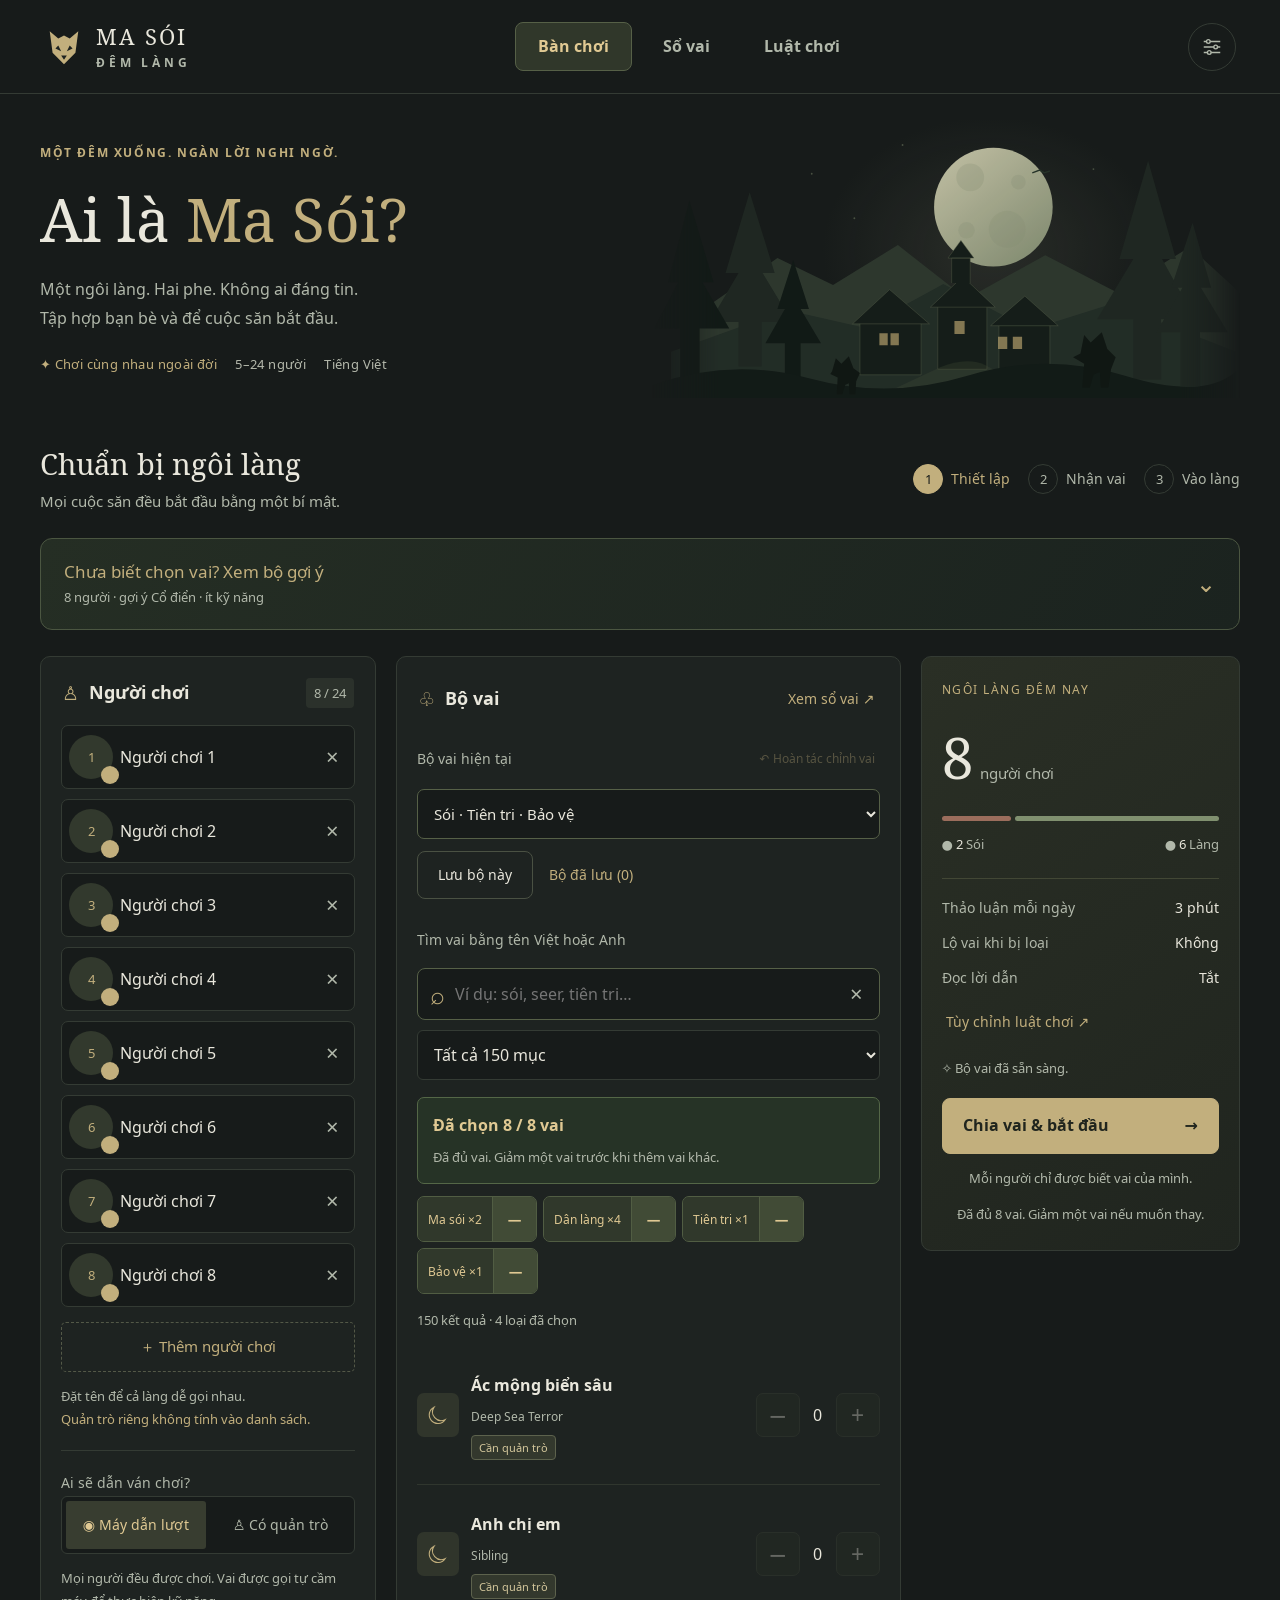
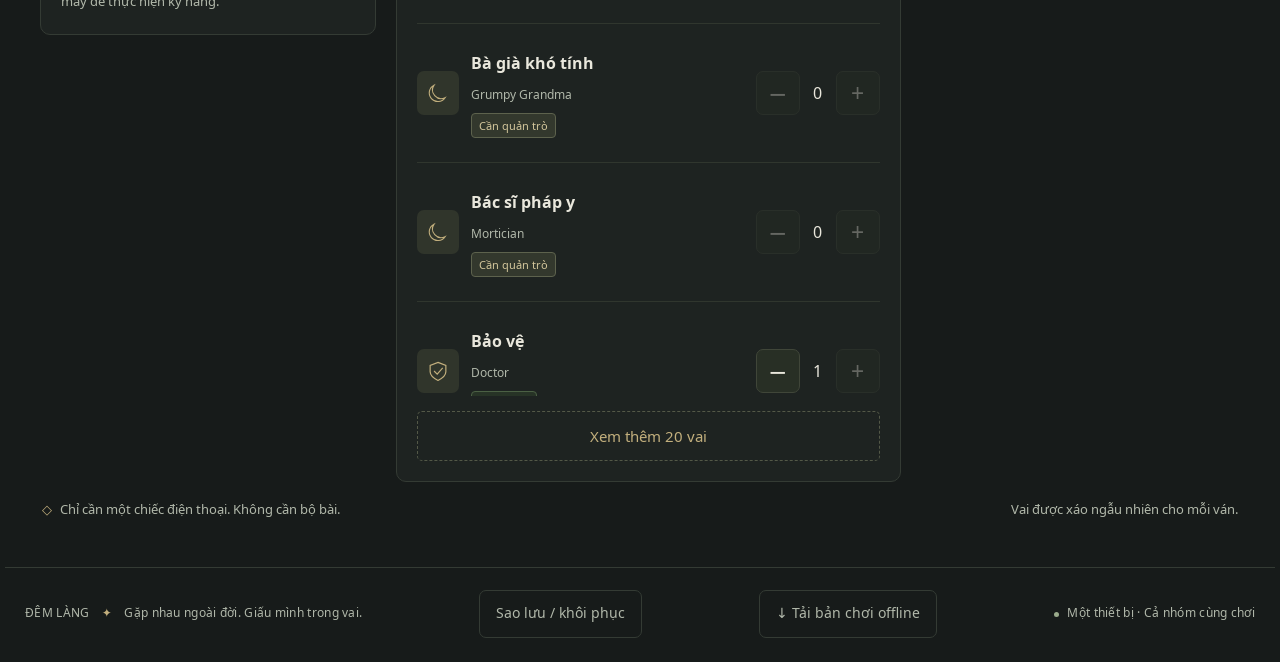
==== commit 902561e8: "Add files via upload" ====
--- a/Ma-Soi-Dem-Lang-Offline.html
+++ b/Ma-Soi-Dem-Lang-Offline.html
@@ -1,90 +1,866 @@
 <!doctype html>
-<html lang="vi" data-standalone="true"><head><meta charset="utf-8"><meta name="viewport" content="width=device-width, initial-scale=1"><meta name="theme-color" content="#171b1a"><meta name="description" content="Một ngôi làng. Hai phe. Không ai đáng tin. Chơi ma sói cùng bạn bè trên một thiết bị, hoàn toàn bằng tiếng Việt."><title>Ma Sói — Đêm Làng</title><style>:root{--bg:#171b1a;--panel:#1e2321;--raised:#252b27;--line:#343b34;--muted:#989d91;--text:#e9e7dc;--gold:#c2af7d;--gold2:#e0c993;--red:#b5786d;--green:#9aab8c;--serif:Georgia,'Times New Roman',serif}*{box-sizing:border-box}body{margin:0;background:var(--bg);color:var(--text);font-family:Arial,Helvetica,sans-serif;font-size:14px;line-height:1.55}button,input,select,textarea{font:inherit}button,a,input,select,textarea{-webkit-tap-highlight-color:transparent}button{cursor:pointer;color:inherit}button:disabled{cursor:not-allowed;opacity:.35}button{transition:background .18s,border-color .18s,transform .18s}button:hover:not(:disabled){filter:brightness(1.12)}button:active:not(:disabled){transform:translateY(1px)}button:focus-visible,a:focus-visible{outline:2px solid var(--gold);outline-offset:4px}a{color:inherit;text-decoration:none}.topbar{height:94px;max-width:1360px;margin:auto;padding:0 44px;display:flex;align-items:center;justify-content:space-between;border-bottom:1px solid var(--line)}.brand{display:flex;gap:12px;align-items:center;font-family:var(--serif);font-weight:bold;font-size:22px;letter-spacing:2px;line-height:1.1}.brand small{display:block;font-family:Arial;font-size:8px;letter-spacing:3.8px;color:var(--muted);margin-top:8px}.brand-mark{display:block;width:40px;height:46px;color:var(--gold)}svg{width:100%;height:100%}nav{height:100%;display:flex;gap:37px}.nav{position:relative;border:0;background:none;color:var(--muted);padding:0 2px;font-size:13px}.nav.active{color:var(--gold2)}.nav.active:after{content:'';height:2px;background:var(--gold);position:absolute;bottom:-1px;left:0;right:0}.icon-btn{background:transparent;border:1px solid var(--line);border-radius:50%;width:38px;height:38px;font-size:20px;color:var(--muted)}main{max-width:1260px;margin:auto;padding:0 30px;min-height:calc(100vh - 181px)}.hero{display:grid;grid-template-columns:1fr 1fr;align-items:center;min-height:290px;position:relative;overflow:hidden}.eyebrow{font-size:10px;letter-spacing:2.8px;color:var(--gold);font-weight:bold;text-transform:uppercase}.hero h1{font-family:var(--serif);font-size:68px;line-height:1.05;font-weight:normal;letter-spacing:-2.8px;margin:16px 0 17px}.hero h1 em{font-style:normal;color:var(--gold)}.hero p{color:var(--muted);max-width:420px;margin:0;font-size:14px;line-height:1.8}.hero-art{height:278px;width:100%;position:relative;opacity:.9;mask-image:linear-gradient(90deg,transparent,#000 12%,#000 90%,transparent)}.hero-tags{display:flex;gap:23px;margin-top:20px;font-size:10px;letter-spacing:.4px;color:#b5b9ac}.hero-tags span:first-child{color:var(--gold)}.workspace-head{display:flex;align-items:center;justify-content:space-between;margin:8px 0 18px}.workspace-head h2{font-family:var(--serif);font-weight:normal;font-size:25px;margin:0}.workspace-head p{color:var(--muted);font-size:11px;margin:4px 0 0}.steps{display:flex;gap:22px;font-size:11px;color:var(--muted)}.steps span{display:flex;align-items:center;gap:8px}.steps b{border:1px solid var(--line);border-radius:50%;width:23px;height:23px;display:grid;place-items:center;font-weight:normal;font-size:10px}.steps .active{color:var(--gold)}.steps .active b{background:var(--gold);color:var(--bg);border-color:var(--gold)}.setup-grid{display:grid;grid-template-columns:minmax(260px, .94fr) minmax(340px,1.35fr) minmax(235px,.81fr);gap:18px;align-items:start}.panel{background:var(--panel);border:1px solid var(--line);border-radius:10px;overflow:hidden}.panel-head{padding:20px 21px 16px;display:flex;align-items:center;justify-content:space-between;gap:8px}.panel-title{display:flex;align-items:center;gap:10px}.panel-title h3{font-size:13px;font-weight:600;margin:0}.panel-title .symbol{color:var(--gold);font-size:19px}.count-badge{color:var(--muted);font-size:10px;background:#2b312b;border-radius:4px;padding:3px 7px}.subtle{color:var(--muted);font-size:11px}.panel-body{padding:0 20px 20px}.players-list{display:grid;grid-template-columns:1fr 1fr;gap:9px}.player-input{display:flex;align-items:center;background:var(--bg);border:1px solid var(--line);border-radius:5px;min-width:0;height:38px}.player-input span{font-size:9px;color:var(--gold);width:27px;text-align:center;flex-shrink:0}.player-input input{background:transparent;border:0;color:var(--text);width:100%;min-width:0;padding:8px 0;font-size:11px;outline:none}.player-input:focus-within{border-color:var(--gold)}.player-input button{border:0;background:transparent;color:var(--muted);padding:5px 8px 5px 3px;font-size:14px}.add-btn{width:100%;border:1px dashed #535847;background:transparent;border-radius:5px;color:var(--gold);padding:10px;margin:13px 0 0;font-size:11px}.hint{font-size:10px;color:var(--muted);margin:13px 0 0;line-height:1.7}.hint .gold{color:var(--gold)}.panel-rule{border:0;border-top:1px solid var(--line);margin:18px 0}.segmented{display:flex;background:var(--bg);border:1px solid var(--line);border-radius:6px;padding:4px;gap:4px}.segmented button{flex:1;border:0;background:transparent;color:var(--muted);padding:7px 6px;border-radius:3px;font-size:10px}.segmented button.selected{background:#383d30;color:var(--gold2)}.role-list{margin-top:10px}.role-row{display:flex;align-items:center;gap:11px;padding:12px 0;border-bottom:1px solid #30362e}.role-row:last-child{border-bottom:0}.role-symbol{width:38px;height:40px;padding:9px;border-radius:7px;background:#30352b;color:var(--gold);flex-shrink:0}.role-row.wolf .role-symbol{background:#392b28;color:#c08d7b}.role-info{flex:1}.role-info b{font-weight:500;font-size:12px}.role-info p{margin:2px 0 0;color:var(--muted);font-size:10px}.stepper{display:flex;align-items:center;gap:12px}.stepper button{width:25px;height:25px;border:1px solid #404639;border-radius:4px;background:transparent;color:var(--muted);font-size:15px;line-height:1}.stepper span{width:12px;text-align:center;font-size:12px}.text-btn{padding:0;border:0;background:none;color:var(--gold);font-size:11px}.more-roles{padding-top:13px;display:flex;justify-content:space-between}.summary{padding:23px 20px;background:linear-gradient(145deg,#2a2f25,#20251f)}.summary-label{font-size:9px;letter-spacing:2px;color:var(--gold)}.summary-number{font-family:var(--serif);font-size:49px;line-height:1;margin:21px 0 6px}.summary-number small{font-family:Arial;font-size:11px;color:var(--muted);margin-left:7px}.balance{height:5px;display:flex;gap:4px;margin:22px 0 12px}.balance span{border-radius:4px;height:100%}.balance-key{display:flex;justify-content:space-between;color:var(--muted);font-size:10px}.balance-key b{color:var(--text);font-weight:normal}.summary-rule{border:0;border-top:1px solid #424735;margin:23px 0 17px}.setting-line{display:flex;justify-content:space-between;margin:11px 0;font-size:11px;color:var(--muted)}.setting-line b{color:var(--text);font-weight:normal}.primary{background:var(--gold);border:1px solid var(--gold);border-radius:5px;color:#20251e;padding:13px 18px;font-size:12px;font-weight:bold}.start{width:100%;margin-top:17px;display:flex;justify-content:space-between}.summary .hint{text-align:center;font-size:9px}.error{color:#e2a391;font-size:11px}.intro-note{padding:16px 2px 26px;font-size:10px;color:var(--muted);display:flex;justify-content:space-between}.intro-note span:first-child:before{content:'◇';color:var(--gold);margin-right:8px}footer{max-width:1270px;margin:20px auto 0;border-top:1px solid var(--line);padding:22px 20px 24px;display:flex;align-items:center;justify-content:space-between;color:#858d81;font-size:9px;letter-spacing:.3px}footer i{color:var(--gold);margin:0 9px}footer button{background:transparent;border:0;color:var(--muted);font-size:10px}.dot{display:inline-block;background:var(--green);width:5px;height:5px;border-radius:50%;margin-right:5px}dialog{color:var(--text);background:var(--panel);border:1px solid #4e5545;border-radius:12px;max-width:530px;width:calc(100% - 32px);padding:28px}dialog::backdrop{background:#090c0bce;backdrop-filter:blur(7px)}.dialog-head{display:flex;justify-content:space-between;gap:15px;align-items:center;margin-bottom:20px}.dialog-head h2{font-family:var(--serif);font-size:25px;font-weight:normal;margin:0}.close{background:none;border:0;color:var(--muted);font-size:24px}.field{display:block;margin-bottom:19px}.field>span{display:block;margin-bottom:8px;font-size:12px}.field select,.field input[type=number],textarea{width:100%;background:var(--bg);color:var(--text);border:1px solid var(--line);padding:11px;border-radius:5px;outline:none}.field small{display:block;color:var(--muted);font-size:10px;margin-top:6px}.check{display:flex;gap:10px;align-items:start;margin:17px 0;font-size:12px}.check input{accent-color:var(--gold);margin-top:5px}.check small{display:block;color:var(--muted);font-size:10px}#toast{position:fixed;bottom:28px;left:50%;transform:translateX(-50%);background:var(--gold);color:var(--bg);padding:12px 22px;border-radius:5px;font-size:12px;opacity:0;pointer-events:none;z-index:9;transition:opacity .2s}#toast.visible{opacity:1}.page-heading{padding:54px 0 26px}.page-heading h1{font-family:var(--serif);font-weight:normal;font-size:45px;margin:8px 0}.page-heading p{color:var(--muted);max-width:650px}.library{display:grid;grid-template-columns:repeat(4,1fr);gap:16px;padding-bottom:30px}.role-card{padding:24px;background:var(--panel);border:1px solid var(--line);border-radius:8px}.role-card .role-symbol{width:54px;height:60px;padding:13px;margin-bottom:22px}.role-card h2{font-family:var(--serif);font-size:24px;font-weight:normal;margin:6px 0}.role-card p{font-size:12px;color:var(--muted);line-height:1.8}.faction{font-size:9px;text-transform:uppercase;letter-spacing:1.5px;color:var(--gold)}.rules-grid{display:grid;grid-template-columns:1.4fr 1fr;gap:25px;padding-bottom:40px}.rules-grid article{padding:24px;border:1px solid var(--line);background:var(--panel);border-radius:8px}.rules-grid h2{font-family:var(--serif);font-weight:normal;font-size:24px;margin-top:0}.rules-grid li{margin:13px 0;padding-left:5px;color:var(--muted);font-size:13px}.rules-grid strong{color:var(--text)}.game-wrap{max-width:800px;margin:0 auto;padding:35px 0 50px}.game-top{display:flex;justify-content:space-between;align-items:center;margin-bottom:28px}.game-top p{font-size:10px;letter-spacing:1.3px;color:var(--gold);margin:0}.game-stage{padding:35px;background:var(--panel);border:1px solid var(--line);border-radius:13px;text-align:center}.game-stage h1{font-family:var(--serif);font-size:38px;font-weight:normal;margin:12px 0}.game-stage p{color:var(--muted);font-size:13px;max-width:510px;margin:14px auto 23px;line-height:1.9}.game-stage .large-symbol{width:80px;height:90px;display:block;color:var(--gold);margin:20px auto}.role-reveal{border:1px solid #5e6145;border-radius:10px;margin:24px auto;padding:25px;max-width:350px;background:radial-gradient(ellipse at top,#384130,transparent 80%)}.role-reveal h2{font-family:var(--serif);font-size:36px;font-weight:normal;margin:12px 0}.secondary{background:transparent;color:var(--text);border:1px solid #4a5143;border-radius:5px;padding:12px 18px;font-size:12px}.actions{display:flex;flex-wrap:wrap;justify-content:center;gap:12px;margin-top:25px}.player-grid{display:grid;grid-template-columns:repeat(3,1fr);gap:9px;margin:23px 0}.target{background:var(--bg);border:1px solid var(--line);border-radius:6px;padding:14px 9px;text-align:left;display:flex;gap:10px;align-items:center;font-size:12px;overflow:hidden}.target span{overflow-wrap:anywhere}.avatar{width:25px;height:25px;border-radius:50%;background:#32392d;color:var(--gold);display:grid;place-items:center;font-size:10px;flex-shrink:0}.target.chosen{border-color:var(--gold);background:#363b2c}.target.dead{opacity:.55}.target small{display:block;color:var(--muted);font-size:10px}.progress{height:3px;background:var(--line);margin-top:27px;border-radius:4px}.progress>div{height:100%;background:var(--gold);border-radius:4px}.timer{font-size:76px;font-family:var(--serif);color:var(--gold);line-height:1.3;font-variant-numeric:tabular-nums}.alive-strip{display:flex;gap:8px;flex-wrap:wrap;justify-content:center;margin:20px 0}.alive-strip span{font-size:11px;color:var(--muted);border:1px solid var(--line);border-radius:30px;padding:5px 12px}.vote-row{display:flex;gap:14px;align-items:center;border-bottom:1px solid var(--line);padding:12px 0;text-align:left}.vote-row .name{flex:1}.vote-row .stepper{gap:20px}.vote-row .stepper button{width:33px;height:33px}.results-list{text-align:left;display:grid;grid-template-columns:1fr 1fr;gap:10px}.results-list>div{padding:12px 14px;background:var(--bg);border-radius:5px;display:flex;align-items:center;gap:12px}.results-list b{font-weight:normal;font-size:12px}.results-list small{display:block;color:var(--muted);font-size:10px}.log{text-align:left;margin-top:25px;border-top:1px solid var(--line);padding-top:20px}.log li{font-size:12px;color:var(--muted);padding:5px}.resume{display:flex;justify-content:space-between;align-items:center;padding:15px 20px;background:#30372a;border:1px solid #596144;border-radius:7px;margin:15px 0 20px;gap:15px}.resume p{font-size:12px;margin:0;color:var(--text)}.resume small{font-size:10px;color:var(--muted)}.mode-label{font-size:10px;color:var(--muted);margin:15px 0 7px}.reduced{font-size:11px;color:var(--muted)}details{margin:20px 0;text-align:left}summary{cursor:pointer;color:var(--gold);font-size:12px}.empty{font-size:13px;padding:30px;color:var(--muted)}
-@media(min-width:1450px){.topbar{max-width:1380px}.hero{min-height:330px}.hero-art{height:310px}.hero h1{font-size:79px}.panel-head{padding-top:23px}.role-row{padding:15px 0}main{max-width:1300px}}
-@media(max-width:1050px){.setup-grid{grid-template-columns:1fr 1.3fr}.setup-grid>aside{grid-column:1/-1}.summary{display:grid;grid-template-columns:1fr 1fr;gap:0 40px}.summary>div:last-child{align-self:center}.summary-rule{margin-top:10px}.hero h1{font-size:59px}.hero-tags{gap:16px}.library{grid-template-columns:repeat(2,1fr)}footer{gap:14px}.steps{gap:12px}}
-@media(max-width:650px){.topbar{padding:0 20px;height:78px}.brand{font-size:18px;gap:8px}.brand small{font-size:7px;letter-spacing:2.5px}.brand-mark{width:30px;height:37px}nav{gap:20px}.nav{font-size:11px}.icon-btn{width:30px;height:30px;font-size:17px}main{padding:0 19px}.hero{min-height:310px;display:block;padding-top:33px}.hero h1{font-size:58px;margin:14px 0}.hero p{font-size:12px;max-width:270px}.hero-art{position:absolute;right:-120px;bottom:-5px;width:350px;height:250px;z-index:-1;opacity:.4;mask-image:linear-gradient(90deg,transparent,#000 35%)}.eyebrow{font-size:8px;letter-spacing:2px}.hero-tags{font-size:9px;gap:15px;margin-top:20px}.workspace-head{margin:7px 0 17px}.workspace-head h2{font-size:24px}.steps{gap:8px}.steps span{font-size:0;gap:0}.steps b{font-size:9px;width:21px;height:21px}.setup-grid{grid-template-columns:1fr;gap:15px}.setup-grid>aside{grid-column:auto}.panel-head{padding:18px 19px 14px}.panel-body{padding:0 18px 18px}.player-input{height:41px}.player-input input{font-size:12px}.role-row{padding:12px 0}.role-info b{font-size:13px}.role-info p{font-size:11px}.summary{display:block;padding:23px}.summary-number{margin-top:17px}.summary .balance{margin-top:17px}.summary-rule{margin-top:22px}.start{padding:15px;font-size:13px}.intro-note{display:block;padding-bottom:8px}.intro-note span{display:block;margin:8px 0}footer{margin:20px 19px 0;padding:20px 0 25px;flex-wrap:wrap;font-size:8px}footer span:first-child{width:100%}.library{gap:10px}.role-card{padding:17px}.role-card h2{font-size:22px}.role-card p{font-size:11px}.page-heading{padding-top:30px}.page-heading h1{font-size:37px}.rules-grid{grid-template-columns:1fr;gap:15px}.game-wrap{padding-top:24px}.game-stage{padding:26px 18px}.game-stage h1{font-size:31px}.game-stage p{font-size:12px}.player-grid{grid-template-columns:1fr 1fr}.target{font-size:11px;padding:12px 8px}.results-list{grid-template-columns:1fr}.timer{font-size:65px}.game-top{margin-bottom:17px}.game-top p{font-size:9px}.resume{padding:12px}.resume p{font-size:11px}.resume button{padding:9px 11px;font-size:10px}}
-@media(prefers-reduced-motion:reduce){*{transition:none!important;scroll-behavior:auto!important}}
-
-.icon-btn{font-family:Arial,sans-serif;font-variant-emoji:text}.hero{isolation:isolate}.setting-line,.role-info p,.hint{line-height:1.7}
-@media(max-width:650px){.stepper button{width:33px;height:33px}.role-row{gap:9px}.stepper{gap:8px}.hero-art{z-index:-1}}
+<html lang="vi" data-standalone="true"><head><meta charset="utf-8"><meta name="viewport" content="width=device-width, initial-scale=1"><meta name="theme-color" content="#171b1a"><meta name="description" content="Một ngôi làng. Hai phe. Không ai đáng tin. Chơi ma sói cùng bạn bè trên một thiết bị, hoàn toàn bằng tiếng Việt."><title>Ma Sói V8 — Đêm Làng</title><style>@font-face{font-family:"Dem Lang Sans";src:url("[data-uri]") format("woff");font-style:normal;font-weight:400 500;font-display:swap}
+@font-face{font-family:"Dem Lang Sans";src:url("[data-uri]") format("woff");font-style:normal;font-weight:600 900;font-display:swap}
+@font-face{font-family:"Dem Lang Serif";src:url("[data-uri]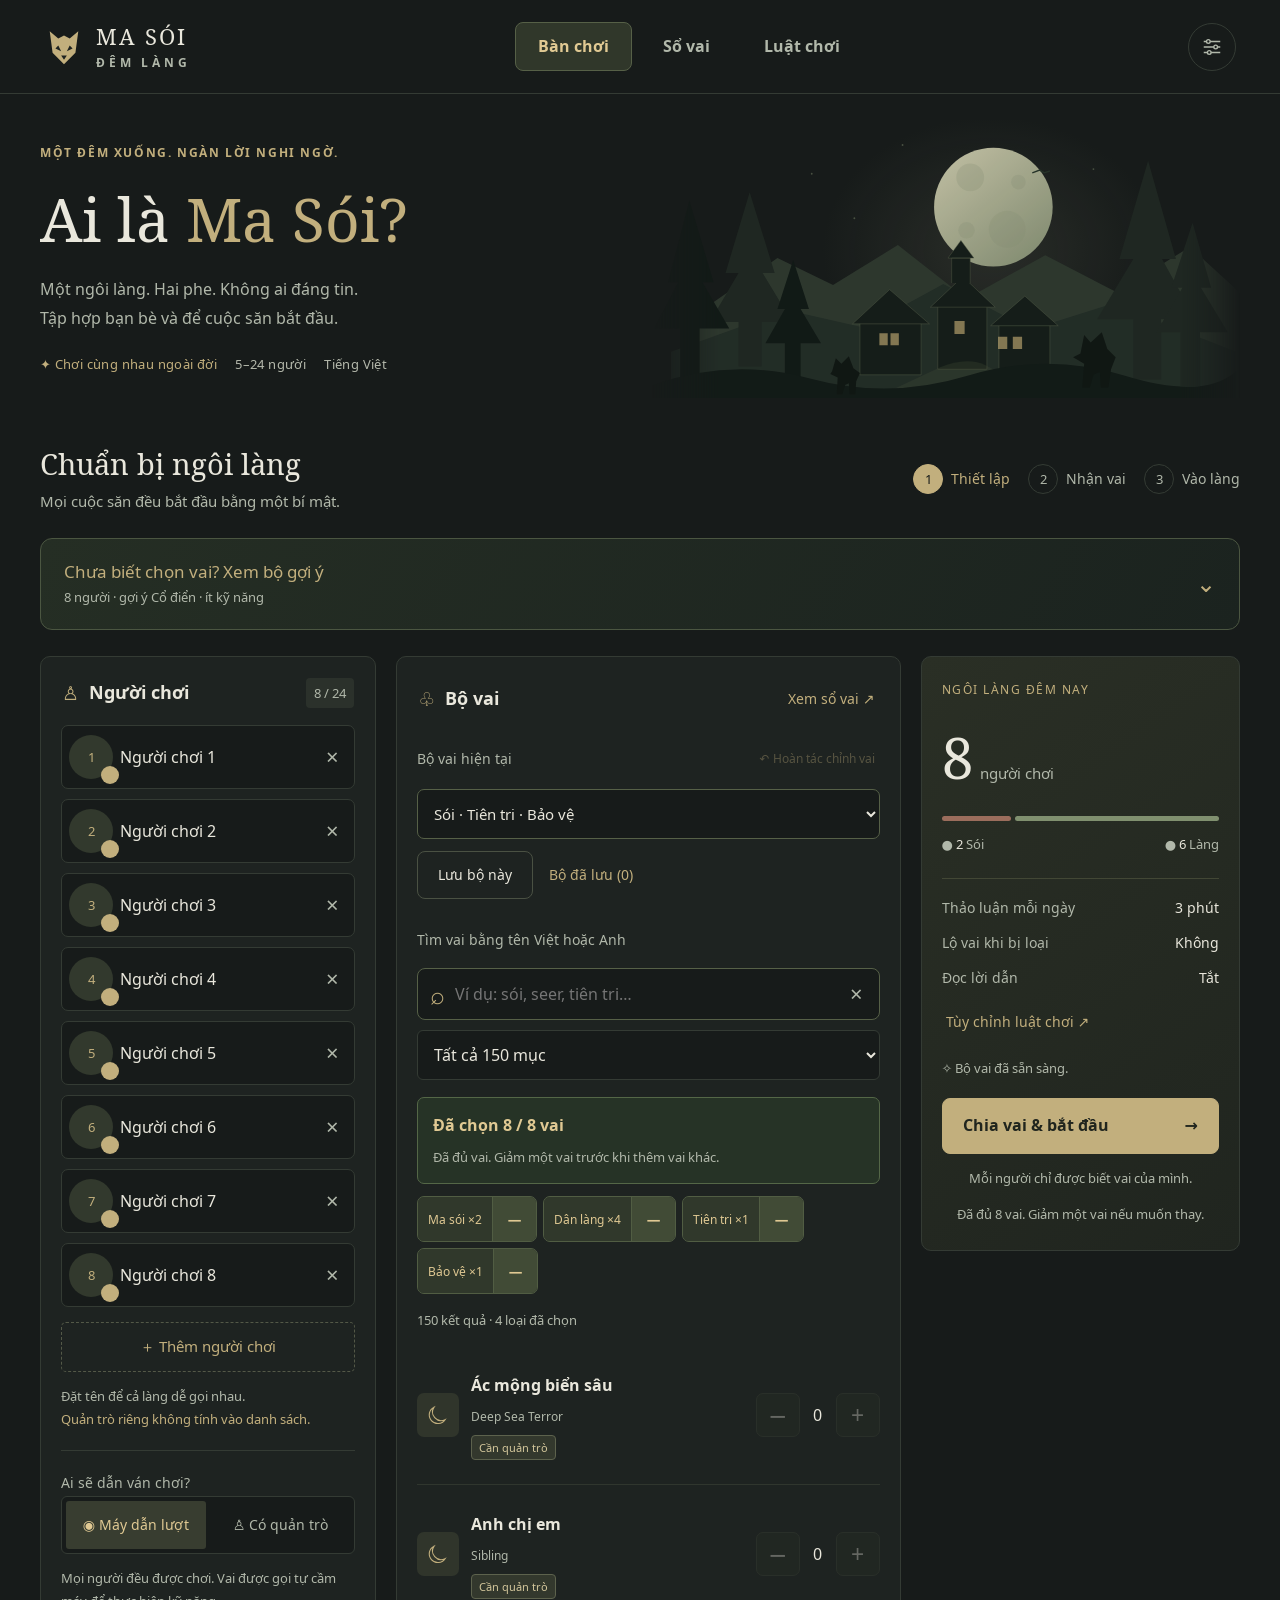
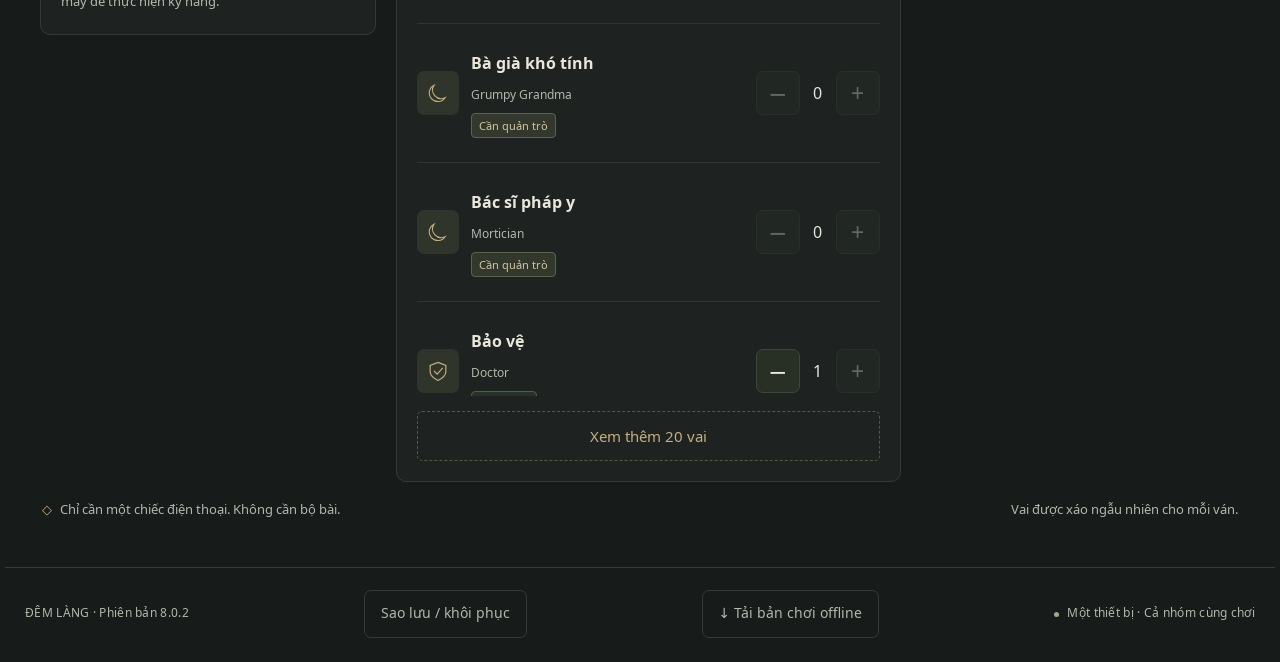
==== commit 52275fd7: "Add files via upload" ====
--- a/Ma-Soi-Dem-Lang-Offline.html
+++ b/Ma-Soi-Dem-Lang-Offline.html
@@ -1,5 +1,5 @@
 <!doctype html>
-<html lang="vi" data-standalone="true"><head><meta charset="utf-8"><meta name="viewport" content="width=device-width, initial-scale=1"><meta name="theme-color" content="#171b1a"><meta name="description" content="Một ngôi làng. Hai phe. Không ai đáng tin. Chơi ma sói cùng bạn bè trên một thiết bị, hoàn toàn bằng tiếng Việt."><title>Ma Sói V8 — Đêm Làng</title><style>@font-face{font-family:"Dem Lang Sans";src:url("[data-uri]") format("woff");font-style:normal;font-weight:400 500;font-display:swap}
+<html lang="vi" data-standalone="true"><head><meta charset="utf-8"><meta name="viewport" content="width=device-width, initial-scale=1"><meta name="theme-color" content="#171b1a"><meta name="description" content="Một ngôi làng. Hai phe. Không ai đáng tin. Chơi ma sói cùng bạn bè trên một thiết bị, hoàn toàn bằng tiếng Việt."><title>Ma Sói 8.0.2 — Đêm Làng</title><style>@font-face{font-family:"Dem Lang Sans";src:url("[data-uri]") format("woff");font-style:normal;font-weight:400 500;font-display:swap}
 @font-face{font-family:"Dem Lang Sans";src:url("[data-uri]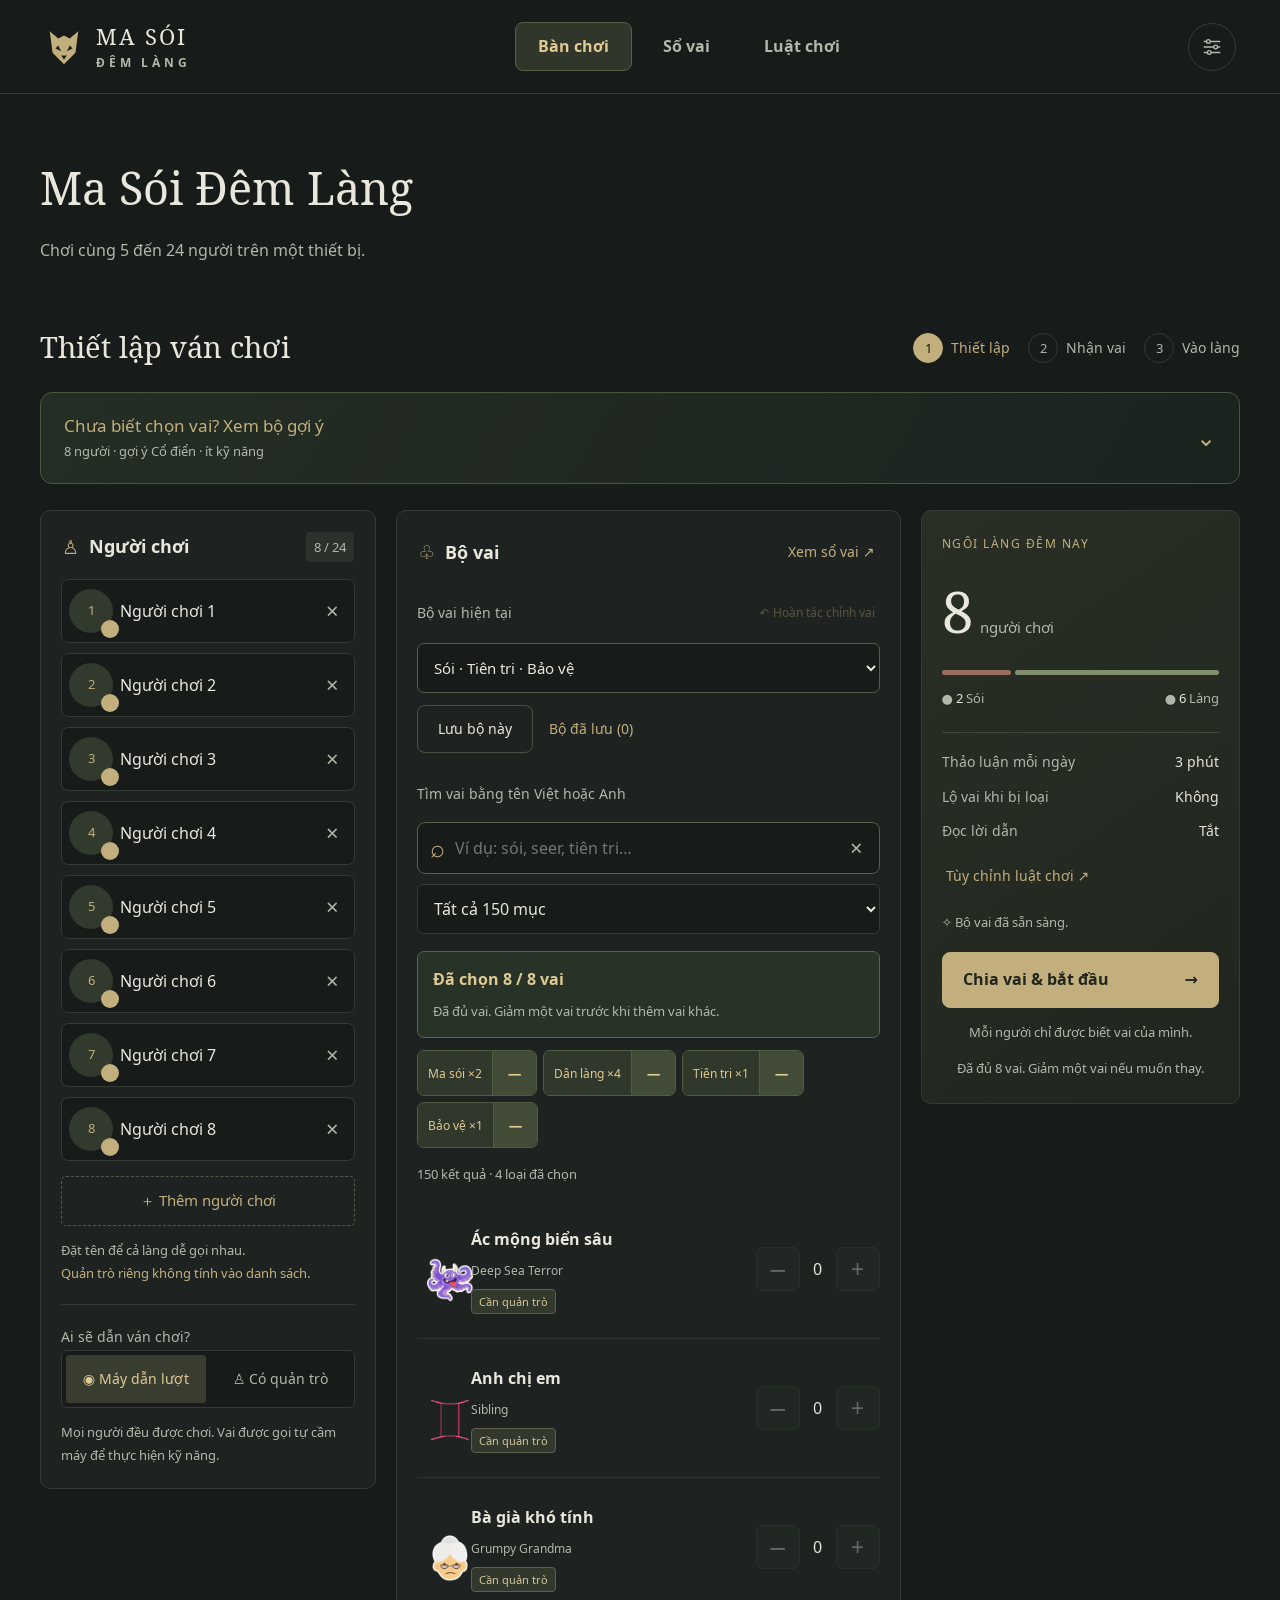
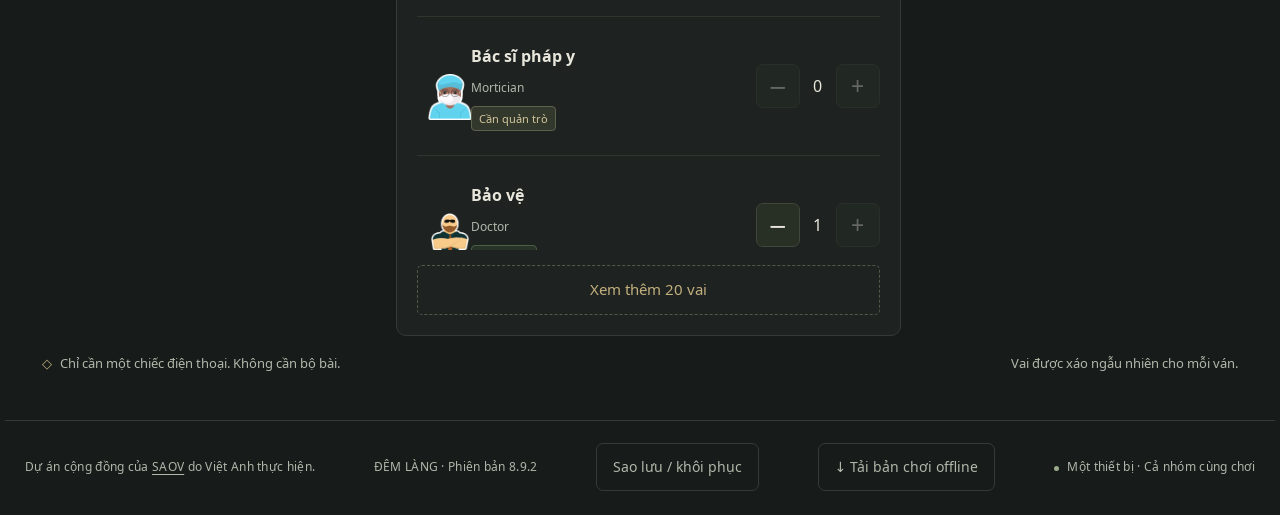
==== commit 8ee92f26: "Add files via upload" ====
--- a/Ma-Soi-Dem-Lang-Offline.html
+++ b/Ma-Soi-Dem-Lang-Offline.html
@@ -1,5 +1,5 @@
 <!doctype html>
-<html lang="vi" data-standalone="true"><head><meta charset="utf-8"><meta name="viewport" content="width=device-width, initial-scale=1"><meta name="theme-color" content="#171b1a"><meta name="description" content="Một ngôi làng. Hai phe. Không ai đáng tin. Chơi ma sói cùng bạn bè trên một thiết bị, hoàn toàn bằng tiếng Việt."><title>Ma Sói 8.0.2 — Đêm Làng</title><style>@font-face{font-family:"Dem Lang Sans";src:url("[data-uri]") format("woff");font-style:normal;font-weight:400 500;font-display:swap}
+<html lang="vi" data-standalone="true"><head><meta charset="utf-8"><meta name="viewport" content="width=device-width, initial-scale=1"><meta name="theme-color" content="#171b1a"><meta name="description" content="Ma Sói Đêm Làng cho 5 đến 24 người."><title>Ma Sói 8.9.2 · Đêm Làng</title><style>@font-face{font-family:"Dem Lang Sans";src:url("[data-uri]") format("woff");font-style:normal;font-weight:400 500;font-display:swap}
 @font-face{font-family:"Dem Lang Sans";src:url("[data-uri]